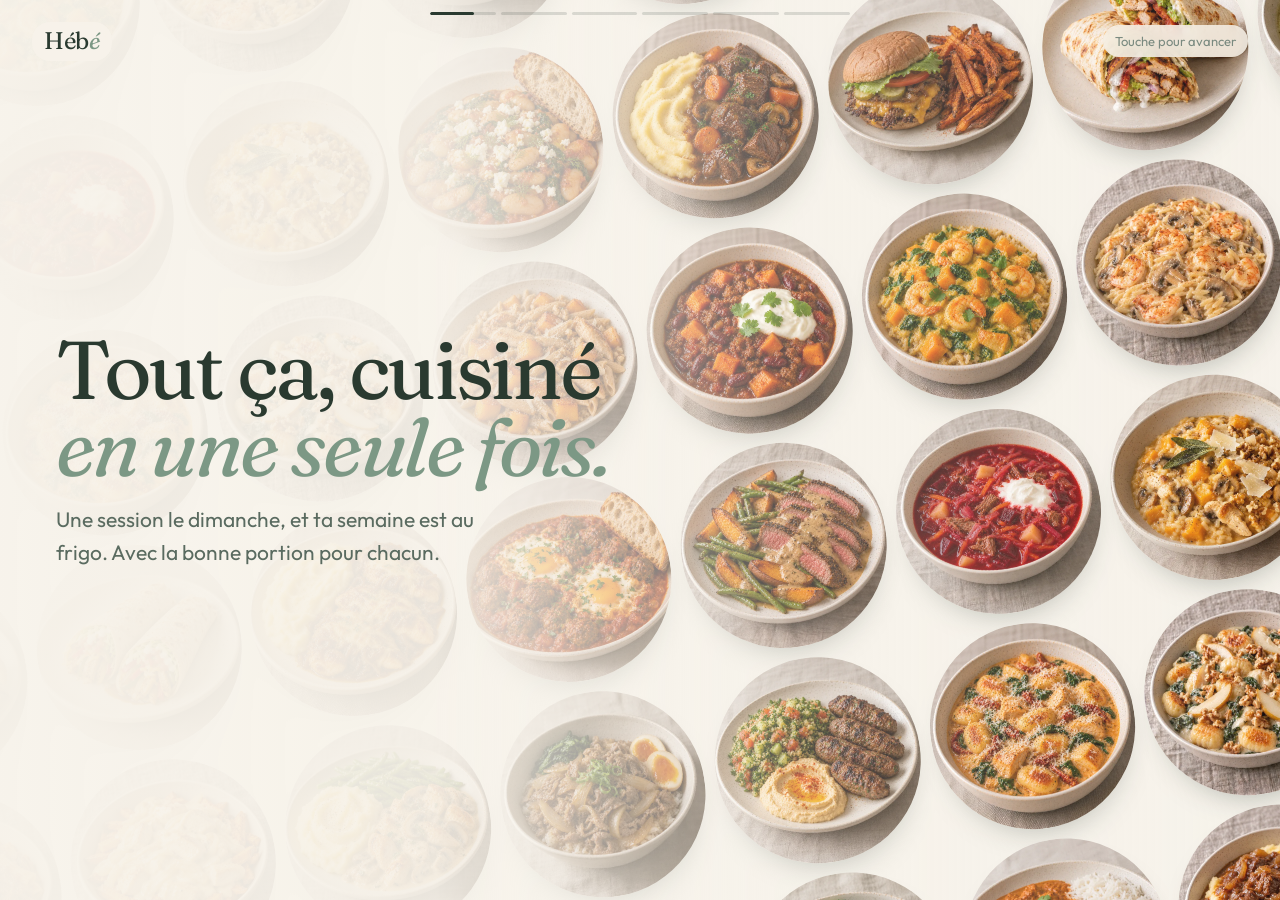
==== index.html @ 41554c69 "v291 : présentation en scènes qui s'enchaînent seules Co-Authored-By: Claude Opus 5.5 <noreply@anthr" ====
<!doctype html>
<html lang="fr">
<head>
<meta charset="utf-8">
<script>
// Déjà utilisateur, ou ouvert depuis l'icône : direction l'app, sans passer par la présentation
try{if(matchMedia('(display-mode: standalone)').matches||navigator.standalone||localStorage.getItem('hebe_household'))location.replace('app.html'+location.search+location.hash)}catch(e){}
</script>
<meta name="viewport" content="width=device-width, initial-scale=1, viewport-fit=cover">
<title>Hébé : tout ça, cuisiné en une seule fois</title>
<meta name="description" content="Hébé compose ta semaine de repas, calcule la portion de chaque personne du foyer et te guide pour tout cuisiner en une session. Gratuit, sans compte.">
<meta name="theme-color" content="#F7F3EB">
<link rel="icon" type="image/png" sizes="192x192" href="icon-192.png">
<link rel="apple-touch-icon" sizes="180x180" href="apple-touch-icon.png">
<link rel="manifest" href="manifest.json">
<style>
@font-face{font-family:Fraunces;font-weight:400;font-display:swap;src:url(fonts/fraunces-400.woff2) format('woff2')}
@font-face{font-family:Fraunces;font-weight:400;font-style:italic;font-display:swap;src:url(fonts/fraunces-400-italic.woff2) format('woff2')}
@font-face{font-family:Outfit;font-weight:400;font-display:swap;src:url(fonts/outfit-400.woff2) format('woff2')}
@font-face{font-family:Outfit;font-weight:500;font-display:swap;src:url(fonts/outfit-500.woff2) format('woff2')}
@font-face{font-family:Outfit;font-weight:600;font-display:swap;src:url(fonts/outfit-600.woff2) format('woff2')}
:root{
  --bg:#F7F3EB;--beige:#EFE7D8;--line:#E3D9C7;--text:#2A3A30;--text-2:#5A6B60;--muted:#7A8A80;
  --sage:#7C9885;--accent:#5E7A67;--honey:#E0A95E;--honey-t:#FBF0DD;--honey-d:#A8712A;
  --shadow:0 16px 30px -16px rgba(42,58,48,.38);
  --serif:Fraunces,Georgia,serif;--sans:Outfit,-apple-system,'Segoe UI',sans-serif}
*{box-sizing:border-box;margin:0;padding:0}
html,body{height:100%;background:var(--bg);overflow:hidden}
body{color:var(--text);font:400 17px/1.55 var(--sans);-webkit-font-smoothing:antialiased;-webkit-tap-highlight-color:transparent;user-select:none}
img{display:block;max-width:100%}
em{font-style:italic;color:var(--sage)}
.k{font:600 15px var(--sans);color:var(--honey-d)}
h1,h2{font-weight:400;font-family:var(--serif);letter-spacing:-.035em}

/* ── le film ── */
.show{position:fixed;inset:0;overflow:hidden}
.scene{position:absolute;inset:0;opacity:0;visibility:hidden;transition:opacity .9s ease,visibility 0s .9s}
.scene.on{opacity:1;visibility:visible;transition:opacity .9s ease,visibility 0s}

/* barre de progression, comme des stories */
.bars{position:fixed;z-index:30;left:16px;right:16px;top:calc(12px + env(safe-area-inset-top));display:flex;gap:5px}
.bars span{flex:1;height:3px;border-radius:2px;background:rgba(42,58,48,.15);overflow:hidden}
.bars i{display:block;height:100%;width:0;background:var(--text);border-radius:2px}
.word{position:fixed;z-index:30;left:14px;top:calc(22px + env(safe-area-inset-top));font:400 24px var(--serif);letter-spacing:-.02em;padding:4px 12px 6px;border-radius:18px;background:rgba(247,243,235,.86);-webkit-backdrop-filter:blur(8px);backdrop-filter:blur(8px)}
.word i{color:var(--sage)}
.hint{position:fixed;z-index:30;right:14px;top:calc(25px + env(safe-area-inset-top));font-size:13px;color:var(--muted);transition:opacity .4s;padding:6px 12px;border-radius:16px;background:rgba(247,243,235,.86);-webkit-backdrop-filter:blur(8px);backdrop-filter:blur(8px)}

/* entrées de texte dans chaque scène */
.in{opacity:0;transform:translateY(18px);transition:opacity .8s ease,transform .8s cubic-bezier(.2,.8,.2,1)}
.scene.on .in{opacity:1;transform:none}
.scene.on .d1{transition-delay:.25s}.scene.on .d2{transition-delay:.5s}.scene.on .d3{transition-delay:.75s}

/* 1. mur de plats */
.wall{position:absolute;left:50%;top:50%;width:135vmax;height:150vmax;transform:translate(-50%,-56%) rotate(-9deg);display:grid;grid-template-columns:repeat(var(--cols,6),1fr);gap:12px}
.colw{display:flex;flex-direction:column;gap:12px}
.colw img{width:100%;aspect-ratio:1;object-fit:cover;border-radius:50%;box-shadow:var(--shadow)}
@media (prefers-reduced-motion:no-preference){
  .colw{animation:up 70s linear infinite}
  .colw:nth-child(2n){animation-name:down;animation-duration:85s}
  @keyframes up{to{transform:translateY(-50%)}}
  @keyframes down{from{transform:translateY(-50%)}to{transform:none}}
}
.veil{position:absolute;inset:0;background:linear-gradient(180deg,rgba(247,243,235,.4) 0%,rgba(247,243,235,0) 22%,rgba(247,243,235,.55) 40%,rgba(247,243,235,.96) 58%,var(--bg) 74%)}
.s1 .txt{position:absolute;left:22px;right:22px;bottom:calc(64px + env(safe-area-inset-bottom));max-width:680px}
.s1 h1{font-size:clamp(50px,13.5vw,96px);line-height:.94;letter-spacing:-.04em}
.s1 p{color:var(--text-2);font-size:clamp(17px,4.4vw,21px);max-width:30ch;margin-top:18px}

/* 2. rangement */
.s2{background:var(--beige)}
.head{position:absolute;left:22px;right:22px;top:calc(84px + env(safe-area-inset-top));z-index:2}
.head h2{font-size:clamp(36px,9.5vw,64px);line-height:1;margin-top:8px;max-width:14ch}
.head p{color:var(--text-2);max-width:34ch;margin-top:14px}
.stage{position:absolute;inset:0}
.sb{position:absolute;left:0;top:0;border-radius:50%;overflow:hidden;box-shadow:var(--shadow);will-change:transform}
.sb img{width:100%;height:100%;object-fit:cover}
.dl{position:absolute;left:0;top:0;font:600 12.5px var(--sans);letter-spacing:.06em;color:var(--muted);text-align:center;opacity:0}
.chips{position:absolute;left:22px;right:22px;bottom:calc(46px + env(safe-area-inset-bottom));display:flex;gap:8px;flex-wrap:wrap}
.chip{display:inline-flex;align-items:center;gap:8px;padding:9px 14px;border-radius:18px;background:var(--bg);font-size:14px;color:var(--text-2)}
.chip i{width:8px;height:8px;border-radius:50%;background:var(--honey)}

/* 3. deux assiettes */
.db{position:absolute;left:0;top:0;border-radius:50%;overflow:hidden;box-shadow:0 30px 50px -24px rgba(42,58,48,.5);will-change:transform}
.db img{width:100%;height:100%;object-fit:cover}
.lab{position:absolute;opacity:0;text-align:center;width:170px;margin-left:-85px}
.lab b{display:block;font:400 26px var(--serif)}
.lab span{display:block;font-size:13px;color:var(--muted)}
.lab .kc{display:inline-block;margin-top:10px;padding:6px 14px;border-radius:15px;background:var(--beige);color:#8A5A1E;font:600 15px var(--sans);font-variant-numeric:tabular-nums}
.lab .g{display:block;margin-top:8px;font-size:13.5px;color:var(--text-2);line-height:1.35}
.fine{position:absolute;left:22px;right:22px;bottom:calc(46px + env(safe-area-inset-bottom));font-size:12.5px;color:var(--muted);text-align:center;opacity:0}

/* 4. pourquoi Hébé */
.s4{background:var(--beige);display:flex;flex-direction:column;align-items:center;justify-content:center;text-align:center;padding:70px 22px 40px}
.s4 h2{font-size:clamp(32px,8.4vw,58px);line-height:1.02;max-width:15ch;margin-top:8px}
.venn{position:relative;width:min(340px,86vw);height:min(470px,52svh);margin-top:22px}
.ring{position:absolute;left:50%;width:min(250px,64vw);aspect-ratio:1;transform:translateX(-50%);border-radius:50%;display:flex;flex-direction:column;align-items:center;justify-content:center;padding:0 30px;transition:transform 1.1s cubic-bezier(.2,.8,.2,1)}
.ring b{font:400 19px/1.15 var(--serif)}
.ring span{font-size:13.5px;line-height:1.38;color:var(--text-2);margin-top:6px}
.r1{top:0;background:rgba(224,169,94,.22);box-shadow:inset 0 0 0 1.5px rgba(224,169,94,.55);padding-bottom:80px}
.r2{bottom:0;background:rgba(124,152,133,.22);box-shadow:inset 0 0 0 1.5px rgba(124,152,133,.55);padding-top:80px}
.core{position:absolute;left:50%;top:50%;width:120px;height:120px;margin:-60px 0 0 -60px;border-radius:50%;box-shadow:0 22px 40px -18px rgba(90,70,40,.55),0 0 0 6px var(--beige);transition:transform .8s .7s cubic-bezier(.2,.8,.2,1.3),opacity .5s .7s}
.core img{width:100%;height:100%;border-radius:50%;object-fit:cover}
.cw{position:absolute;left:50%;bottom:-14px;transform:translateX(-50%);padding:5px 14px;border-radius:16px;background:#fff;font:400 20px/1 var(--serif);letter-spacing:-.02em;box-shadow:0 8px 18px -8px rgba(90,70,40,.4);white-space:nowrap}
.cw i{color:var(--sage)}
.s4:not(.on) .r1{transform:translate(-50%,-50px)}
.s4:not(.on) .r2{transform:translate(-50%,50px)}
.s4:not(.on) .core{transform:scale(.4);opacity:0}
.proofs{display:flex;flex-wrap:wrap;justify-content:center;gap:8px;margin-top:30px}
.proofs span{padding:9px 15px;border-radius:18px;background:var(--bg);font:400 17px var(--serif)}
.proofs small{font:400 13px var(--sans);color:var(--muted);margin-left:6px}

/* 5. la recette se réécrit */
.s5 .wrap5{position:absolute;inset:0;display:flex;flex-direction:column;justify-content:center;padding:70px 22px 40px;max-width:1100px;margin-inline:auto}
.s5 h2{font-size:clamp(34px,8.6vw,58px);line-height:1.02}
.s5 .intro{color:var(--text-2);max-width:40ch;margin-top:14px}
.rw{background:#fff;border-radius:26px;padding:18px;margin-top:26px;box-shadow:inset 0 0 0 1px var(--line),0 30px 60px -40px rgba(90,70,40,.35)}
.seg{display:inline-flex;padding:4px;border-radius:22px;background:var(--bg);box-shadow:inset 0 0 0 1px var(--line)}
.seg span{font:600 14.5px var(--sans);color:var(--muted);padding:9px 16px;border-radius:18px;transition:background .35s,color .35s}
.seg span.on{background:var(--sage);color:#fff}
.rw-d{display:flex;align-items:center;gap:12px;margin-top:16px}
.rw-d img{width:46px;height:46px;border-radius:50%;object-fit:cover}
.rw-d b{font:400 18px var(--serif)}
.rw-d small{display:block;font-size:13px;color:var(--muted)}
.rw-s{margin-top:12px;padding:15px 17px;border-radius:18px;background:var(--bg);font-size:15.5px;line-height:1.6;color:var(--text-2);min-height:9.6em;transition:opacity .35s}
.rw-s mark{background:var(--honey-t);color:#8A5A1E;border-radius:6px;padding:1px 4px}

/* 6. fin */
.s6{background:var(--beige)}
.s6 .wall{transform:translate(-50%,-50%) rotate(9deg)}
.s6 .veil{background:radial-gradient(ellipse at center,rgba(239,231,216,.97) 0%,rgba(239,231,216,.92) 40%,rgba(239,231,216,.4) 72%,rgba(239,231,216,.12) 100%)}
.s6 .end{position:absolute;inset:0;display:flex;flex-direction:column;align-items:center;justify-content:center;text-align:center;padding:0 22px}
.s6 h2{font-size:clamp(44px,11vw,88px);line-height:.96;letter-spacing:-.04em;max-width:11ch}
.s6 p{color:var(--text-2);max-width:32ch;margin:18px auto 28px}
.btn{display:inline-flex;align-items:center;justify-content:center;height:60px;padding-inline:36px;border-radius:30px;background:var(--sage);color:#fff;font:600 17.5px var(--sans);text-decoration:none;box-shadow:0 12px 26px -10px rgba(94,122,103,.6);transition:background .15s,transform .15s}
.btn:hover{background:var(--accent)}.btn:active{transform:scale(.98)}
.btn:focus-visible{outline:3px solid var(--honey);outline-offset:4px}
.note{font-size:14px;color:var(--muted);margin-top:14px}
.again{margin-top:18px;border:0;background:none;font:500 14px var(--sans);color:var(--muted);text-decoration:underline;text-underline-offset:3px;cursor:pointer}

@media (min-width:900px){
  .wall{--cols:8}
  .bars{left:50%;right:auto;width:420px;margin-left:-210px}
  .word{left:32px}.hint{right:32px}
  .s1 .veil{background:linear-gradient(90deg,rgba(247,243,235,.98) 0%,rgba(247,243,235,.93) 34%,rgba(247,243,235,.3) 62%,rgba(247,243,235,.05) 100%)}
  .s1 .txt{left:56px;bottom:auto;top:50%;transform:translateY(-50%);max-width:600px}
  .s1 h1{font-size:clamp(56px,6.4vw,84px)}
  .head{left:56px;right:auto;top:50%;transform:translateY(-50%);max-width:440px}
  .chips{left:56px;right:auto}
  .fine{left:auto;right:56px;max-width:520px;text-align:right}
  .venn{width:860px;height:410px}
  .ring{top:50%;width:400px;transform:translate(-50%,-50%);padding:0 50px}
  .r1{transform:translate(calc(-50% - 150px),-50%);padding:0 160px 0 48px;bottom:auto}
  .r2{transform:translate(calc(-50% + 150px),-50%);padding:0 48px 0 160px;bottom:auto}
  .s4:not(.on) .r1{transform:translate(calc(-50% - 210px),-50%)}
  .s4:not(.on) .r2{transform:translate(calc(-50% + 210px),-50%)}
  .ring b{font-size:23px}.ring span{font-size:15px}
  .core{width:150px;height:150px;margin:-75px 0 0 -75px}
  .s5 .wrap5{display:grid;grid-template-columns:.9fr 1.1fr;gap:64px;align-items:center;padding:0 56px}
  .rw{margin-top:0}
}
@media (max-height:700px){.proofs{display:none}.venn{height:48svh}}
@media (prefers-reduced-motion:reduce){.scene,.in,.ring,.core{transition:none}}
</style>
</head>
<body>
<div class="bars" aria-hidden="true" data-bars></div>
<div class="word" aria-hidden="true">Héb<i>é</i></div>
<div class="hint" data-hint aria-hidden="true">Touche pour avancer</div>

<main class="show" data-show aria-live="polite">
  <!-- 1 -->
  <section class="scene s1" aria-label="Tout ça, cuisiné en une seule fois">
    <div class="wall" data-wall aria-hidden="true"></div>
    <div class="veil"></div>
    <div class="txt">
      <h1 class="in">Tout ça, cuisiné <em>en une seule fois.</em></h1>
      <p class="in d1">Une session le dimanche, et ta semaine est au frigo. Avec la bonne portion pour chacun.</p>
    </div>
  </section>

  <!-- 2 -->
  <section class="scene s2" data-s2 aria-label="Dix repas au frigo">
    <div class="head"><p class="k in">Dimanche, 14 h</p><h2 class="in d1">Deux heures de cuisine. <em>Dix repas au frigo.</em></h2></div>
    <div class="stage" data-stage></div>
    <div class="chips" data-chips style="opacity:0"><span class="chip"><i></i>Midi et soir, du lundi au vendredi</span><span class="chip"><i style="background:var(--sage)"></i>Liste de courses toute prête</span></div>
  </section>

  <!-- 3 -->
  <section class="scene s3" data-s3 aria-label="La portion de chacun">
    <div class="head"><p class="k in">Jeudi soir, carbonade</p><h2 class="in d1">Le même plat. <em>Pas la même assiette.</em></h2><p data-s3p style="opacity:0">Hébé calcule la portion de chaque personne du foyer selon son poids, son activité et son objectif. Au gramme près.</p></div>
    <div class="db" data-db1><img src="img/dishes/W107.webp" alt="Carbonade flamande, portion de Lui"></div>
    <div class="db" data-db2><img src="img/dishes/W107.webp" alt="Carbonade flamande, portion d'Elle"></div>
    <div class="lab" data-lb1><b>Lui</b><span>82 kg, garde son poids</span><span class="kc">1 010 kcal</span><span class="g">233 g de bœuf<br>400 g de pommes de terre</span></div>
    <div class="lab" data-lb2><b>Elle</b><span>60 kg, garde son poids</span><span class="kc">755 kcal</span><span class="g">142 g de bœuf<br>300 g de pommes de terre</span></div>
    <p class="fine" data-fine>Portions calculées par Hébé pour un couple actif de 28 ans. Grammes crus.</p>
  </section>

  <!-- 4 -->
  <section class="scene s4" data-s4 aria-label="Pourquoi Hébé">
    <p class="k in">Pourquoi Hébé</p>
    <h2 class="in d1">Les autres choisissent. <em>Nous, on fait les deux.</em></h2>
    <div class="venn">
      <div class="ring r1"><b>Les applis de batch cooking</b><span>Elles t'aident à cuisiner en une fois. Mais tout le monde a la même portion.</span></div>
      <div class="ring r2"><b>Les applis de nutrition</b><span>Elles comptent tes calories. Mais te laissent seul devant tes casseroles.</span></div>
      <div class="core"><img src="img/dishes/W107.webp" alt=""><span class="cw">Héb<i>é</i></span></div>
    </div>
    <div class="proofs in d3"><span>Gratuit<small>sans abonnement</small></span><span>Sans compte<small>tes données chez toi</small></span><span>Sourcé<small>Ciqual, Anses</small></span></div>
  </section>

  <!-- 5 -->
  <section class="scene s5" data-s5 aria-label="Les recettes s'adaptent à ta cuisine">
    <div class="wrap5">
      <div><h2 class="in">Pas d'autocuiseur ? <em>La recette se réécrit.</em></h2><p class="intro in d1">Autocuiseur, cocotte, air fryer ou four : dis ce que tu as, et chaque étape change, temps et températures compris.</p></div>
      <div class="rw in d2">
        <div class="seg"><span data-k="auto" class="on">Autocuiseur</span><span data-k="cocotte">Cocotte</span></div>
        <div class="rw-d"><img src="img/dishes/W102.webp" alt=""><div><b>Blanquette de poulet</b><small>Étape 2 de la recette</small></div></div>
        <p class="rw-s" data-rw></p>
      </div>
    </div>
  </section>

  <!-- 6 -->
  <section class="scene s6" aria-label="Ta semaine commence dimanche">
    <div class="wall" data-wall aria-hidden="true"></div>
    <div class="veil"></div>
    <div class="end">
      <h2 class="in">Ta semaine commence <em>dimanche.</em></h2>
      <p class="in d1">Gratuit, sans compte, sans publicité. Ajoute Hébé à ton écran d'accueil : elle marche comme une app, même hors connexion.</p>
      <a class="btn in d2" href="app.html">Préparer ma semaine</a>
      <button class="again in d3" type="button" data-again>Revoir la présentation</button>
    </div>
  </section>
</main>

<script>
(function(){
  var reduce=matchMedia('(prefers-reduced-motion: reduce)').matches;
  function clamp(x){return Math.max(0,Math.min(1,x))}
  function ease(t){return t<.5?4*t*t*t:1-Math.pow(-2*t+2,3)/2}
  var ALL=['W20','W14','W25','W84','W22','W03','W89','W18','W107','W98','W10','W66','W40','W90','W78','W74','SO10','W09','W109','W81','W110','W05','W36','W93','W01','W105','W114','W60','W46','W82','W24','W62','W63','W97'];

  // murs de plats
  document.querySelectorAll('[data-wall]').forEach(function(w,wi){
    var cols=innerWidth>=900?8:6,per=7,html='';
    for(var c=0;c<cols;c++){var ids=[];for(var r=0;r<per;r++)ids.push(ALL[(c*per+r*3+wi*11)%ALL.length]);
      html+='<div class="colw" style="animation-delay:-'+(c*7)+'s">'+ids.concat(ids).map(function(id){return '<img src="img/dishes/'+id+'.webp" alt="">'}).join('')+'</div>'}
    w.innerHTML=html;
  });

  // scène 2 : les dix plats se rangent
  var WEEK=[['W20','W03'],['W14','W89'],['W25','W18'],['W84','W107'],['W22','W98']],DAYS=['LUN','MAR','MER','JEU','VEN'];
  var stage=document.querySelector('[data-stage]'),chips=document.querySelector('[data-chips]'),items=[],labels=[];
  WEEK.forEach(function(d,i){d.forEach(function(id,j){var e=document.createElement('div');e.className='sb';e.innerHTML='<img src="img/dishes/'+id+'.webp" alt="">';stage.appendChild(e);items.push({e:e,c:i,r:j,id:id})})});
  DAYS.forEach(function(t){var l=document.createElement('div');l.className='dl';l.textContent=t;stage.appendChild(l);labels.push(l)});
  var SCAT=[[.05,.50,1.5,-14],[.60,.44,1.3,10],[.28,.66,1.6,6],[.78,.70,1.2,-8],[.10,.88,1.3,12],[.48,.90,1.5,-6],[.84,.50,1.1,16],[.38,.46,1.2,-10],[.70,.96,1.4,8],[.00,.70,1.1,-4]];
  function drawSort(t){
    var W=innerWidth,H=innerHeight,desk=W>=900;t=ease(t);
    var gw=desk?Math.min(640,W*.5):W-44,gap=desk?16:10,size=(gw-gap*4)/5;
    var gx=desk?W-56-gw:22,gy=desk?(H-(size*2+gap))/2-14:Math.max(H*.36,210);
    items.forEach(function(it,k){
      var fx=gx+it.c*(size+gap),fy=gy+28+it.r*(size+gap),s0=SCAT[k],sz0=size*s0[2]*1.3;
      var x0=(desk?W*.5+s0[0]*W*.46:s0[0]*W)-sz0*.2,y0=(desk?.12+s0[1]*.85:s0[1])*H-sz0/2;
      var sz=sz0+(size-sz0)*t;
      it.e.style.width=it.e.style.height=sz+'px';
      it.e.style.transform='translate('+(x0+(fx-x0)*t)+'px,'+(y0+(fy-y0)*t)+'px) rotate('+(s0[3]*(1-t))+'deg)';
      it.e.style.boxShadow=(it.id==='W107'&&t>.95)?'0 16px 30px -16px rgba(42,58,48,.38),0 0 0 3px #E0A95E':'';
    });
    labels.forEach(function(l,i){l.style.width=size+'px';l.style.transform='translate('+(gx+i*(size+gap))+'px,'+gy+'px)';l.style.opacity=clamp((t-.75)/.25)});
    chips.style.opacity=clamp((t-.85)/.15);
  }

  // scène 3 : une assiette se dédouble
  var s3=document.querySelector('[data-s3]'),b1=s3.querySelector('[data-db1]'),b2=s3.querySelector('[data-db2]'),l1=s3.querySelector('[data-lb1]'),l2=s3.querySelector('[data-lb2]'),p3=s3.querySelector('[data-s3p]'),fine=s3.querySelector('[data-fine]');
  function drawDuo(t){
    var W=innerWidth,H=innerHeight,desk=W>=900;t=ease(t);
    var big=desk?Math.min(300,H*.38):Math.min(W*.44,H*.22);
    var cx=desk?W*.72:W/2,cy=desk?H*.42:H*.6,spread=desk?big*.72:W*.25;
    var s1=big*(1.5-.5*t),s2=s1*(1-.22*t),x1=cx-spread*t,x2=cx+spread*t,base=cy+s1/2;
    b1.style.width=b1.style.height=s1+'px';b1.style.transform='translate('+(x1-s1/2)+'px,'+(base-s1)+'px)';
    b2.style.width=b2.style.height=s2+'px';b2.style.transform='translate('+(x2-s2/2)+'px,'+(base-s2)+'px)';
    l1.style.left=x1+'px';l1.style.top=(base+14)+'px';l2.style.left=x2+'px';l2.style.top=(base+14)+'px';
    var o=clamp((t-.7)/.3);l1.style.opacity=l2.style.opacity=fine.style.opacity=o;p3.style.opacity=clamp((t-.35)/.4);
    p3.style.display=(!desk&&H<760)?'none':'';
  }

  // scène 5 : la recette se réécrit d'elle-même
  var T={auto:"<mark>Mets l'autocuiseur en mode dorer</mark> et fais revenir l'oignon et les champignons 4 minutes dans le beurre, sans les colorer. Ajoute le poulet, les carottes, le thym, le laurier, le bouillon cube émietté et <mark>120 ml d'eau froide</mark> par portion. <mark>Ferme et laisse cuire 8 minutes sous pression</mark>, puis fais tomber la pression.",
    cocotte:"<mark>Dans une cocotte à feu moyen</mark>, fais revenir l'oignon et les champignons 4 minutes dans le beurre, sans les colorer. Ajoute le poulet, les carottes, le thym, le laurier, le bouillon cube émietté et <mark>200 ml d'eau froide</mark> par portion. <mark>Couvre et laisse mijoter 25 minutes à feu doux</mark>, jusqu'à ce que le poulet soit tendre."};
  var rw=document.querySelector('[data-rw]'),segs=document.querySelectorAll('.seg span');
  function setRw(k){rw.style.opacity=0;setTimeout(function(){rw.innerHTML=T[k];rw.style.opacity=1},reduce?0:300);segs.forEach(function(s){s.classList.toggle('on',s.dataset.k===k)})}

  // le déroulé
  var scenes=[].slice.call(document.querySelectorAll('.scene')),DUR=[4600,5200,5600,6200,6800,0];
  var bars=document.querySelector('[data-bars]'),hint=document.querySelector('[data-hint]');
  bars.innerHTML=scenes.map(function(){return '<span><i></i></span>'}).join('');
  var fills=bars.querySelectorAll('i'),cur=-1,start=0,raf=0,timers=[];
  function anim(dur,draw){var t0=performance.now();(function f(now){var t=reduce?1:clamp((now-t0)/dur);draw(t);if(t<1)timers.push(requestAnimationFrame(f))})(t0)}
  function enter(i){
    timers.forEach(function(id){cancelAnimationFrame(id);clearTimeout(id)});timers=[];
    cur=i;scenes.forEach(function(s,k){s.classList.toggle('on',k===i)});
    fills.forEach(function(f,k){f.style.width=k<i?'100%':'0'});
    hint.style.opacity=i===scenes.length-1?0:1;
    if(i===1){drawSort(0);timers.push(setTimeout(function(){anim(2600,drawSort)},700))}
    if(i===2){drawDuo(0);timers.push(setTimeout(function(){anim(2200,drawDuo)},900))}
    if(i===3){scenes[3].classList.remove('on');void scenes[3].offsetWidth;scenes[3].classList.add('on')}
    if(i===4){setRw('auto');timers.push(setTimeout(function(){setRw('cocotte')},3200))}
    start=performance.now();cancelAnimationFrame(raf);
    if(DUR[i])(function tick(now){var p=clamp((now-start)/DUR[i]);fills[i].style.width=(p*100)+'%';if(p<1)raf=requestAnimationFrame(tick);else enter(i+1)})(start);
    else fills[i].style.width='100%';
  }
  // toucher ou flèche : scène suivante (jusqu'à la fin)
  document.querySelector('[data-show]').addEventListener('click',function(e){if(e.target.closest('a,button'))return;if(cur<scenes.length-1)enter(cur+1)});
  addEventListener('keydown',function(e){if((e.key==='ArrowRight'||e.key===' ')&&cur<scenes.length-1){e.preventDefault();enter(cur+1)}if(e.key==='ArrowLeft'&&cur>0)enter(cur-1)});
  document.querySelector('[data-again]').addEventListener('click',function(){enter(0)});
  addEventListener('resize',function(){if(cur===1)drawSort(1);if(cur===2)drawDuo(1)});
  enter(0);
})();
</script>
</body>
</html>
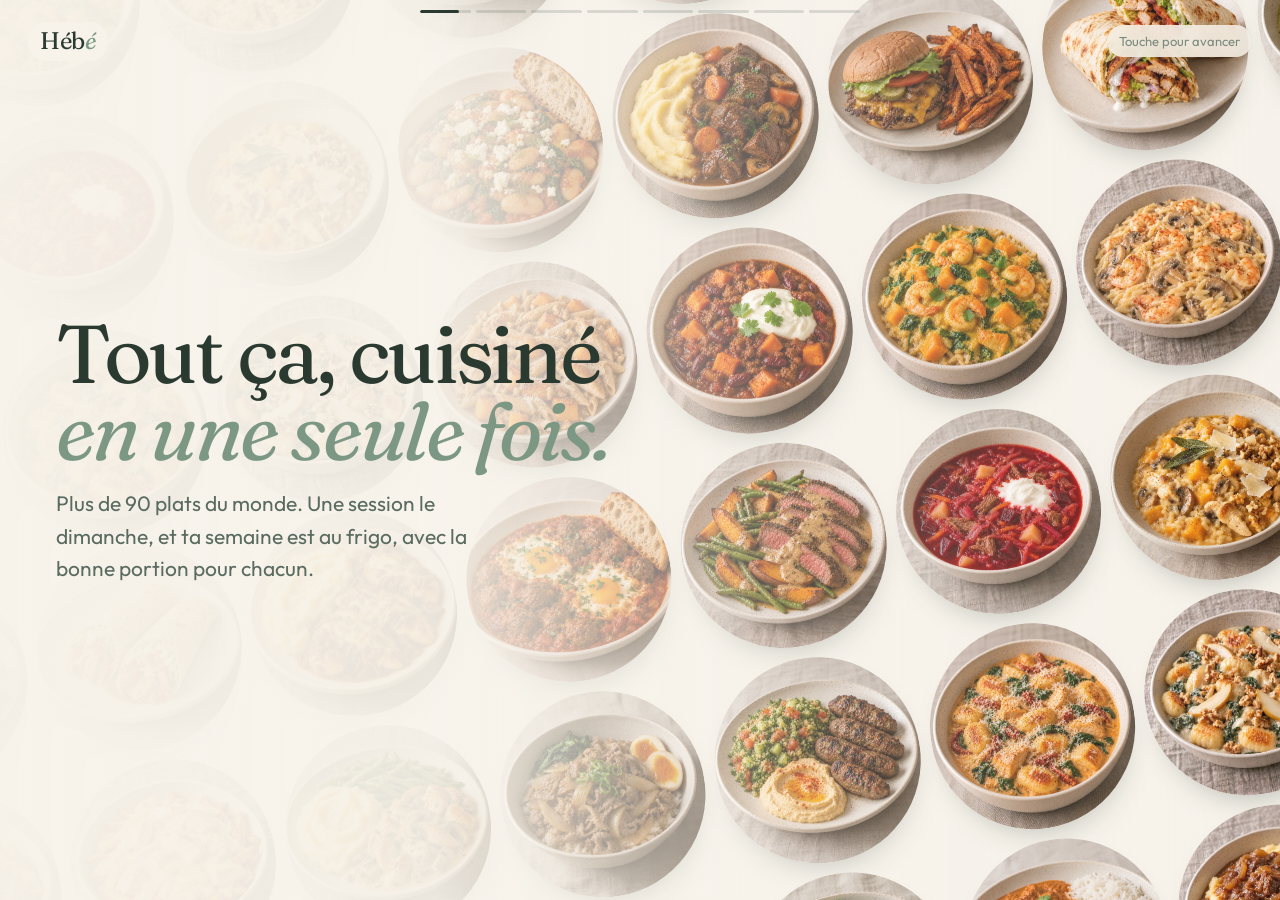
==== commit 67c06b66: "v291 : présentation avec les vrais écrans de l'app Co-Authored-By: Claude Opus 5.5 <noreply@anthropi" ====
--- a/index.html
+++ b/index.html
@@ -36,62 +36,65 @@
 .show{position:fixed;inset:0;overflow:hidden}
 .scene{position:absolute;inset:0;opacity:0;visibility:hidden;transition:opacity .9s ease,visibility 0s .9s}
 .scene.on{opacity:1;visibility:visible;transition:opacity .9s ease,visibility 0s}
-
-/* barre de progression, comme des stories */
-.bars{position:fixed;z-index:30;left:16px;right:16px;top:calc(12px + env(safe-area-inset-top));display:flex;gap:5px}
+.bars{position:fixed;z-index:30;left:16px;right:16px;top:calc(10px + env(safe-area-inset-top));display:flex;gap:5px}
 .bars span{flex:1;height:3px;border-radius:2px;background:rgba(42,58,48,.15);overflow:hidden}
 .bars i{display:block;height:100%;width:0;background:var(--text);border-radius:2px}
 .word{position:fixed;z-index:30;left:14px;top:calc(22px + env(safe-area-inset-top));font:400 24px var(--serif);letter-spacing:-.02em;padding:4px 12px 6px;border-radius:18px;background:rgba(247,243,235,.86);-webkit-backdrop-filter:blur(8px);backdrop-filter:blur(8px)}
 .word i{color:var(--sage)}
 .hint{position:fixed;z-index:30;right:14px;top:calc(25px + env(safe-area-inset-top));font-size:13px;color:var(--muted);transition:opacity .4s;padding:6px 12px;border-radius:16px;background:rgba(247,243,235,.86);-webkit-backdrop-filter:blur(8px);backdrop-filter:blur(8px)}
-
-/* entrées de texte dans chaque scène */
 .in{opacity:0;transform:translateY(18px);transition:opacity .8s ease,transform .8s cubic-bezier(.2,.8,.2,1)}
 .scene.on .in{opacity:1;transform:none}
-.scene.on .d1{transition-delay:.25s}.scene.on .d2{transition-delay:.5s}.scene.on .d3{transition-delay:.75s}
-
-/* 1. mur de plats */
+.scene.on .d1{transition-delay:.25s}.scene.on .d2{transition-delay:.5s}.scene.on .d3{transition-delay:.9s}.scene.on .d4{transition-delay:1.6s}.scene.on .d5{transition-delay:2.4s}
+
+/* ── 1. mur de plats ── */
 .wall{position:absolute;left:50%;top:50%;width:135vmax;height:150vmax;transform:translate(-50%,-56%) rotate(-9deg);display:grid;grid-template-columns:repeat(var(--cols,6),1fr);gap:12px}
 .colw{display:flex;flex-direction:column;gap:12px}
 .colw img{width:100%;aspect-ratio:1;object-fit:cover;border-radius:50%;box-shadow:var(--shadow)}
 @media (prefers-reduced-motion:no-preference){
-  .colw{animation:up 70s linear infinite}
-  .colw:nth-child(2n){animation-name:down;animation-duration:85s}
-  @keyframes up{to{transform:translateY(-50%)}}
-  @keyframes down{from{transform:translateY(-50%)}to{transform:none}}
+  .colw{animation:up 70s linear infinite}.colw:nth-child(2n){animation-name:down;animation-duration:85s}
+  @keyframes up{to{transform:translateY(-50%)}}@keyframes down{from{transform:translateY(-50%)}to{transform:none}}
 }
 .veil{position:absolute;inset:0;background:linear-gradient(180deg,rgba(247,243,235,.4) 0%,rgba(247,243,235,0) 22%,rgba(247,243,235,.55) 40%,rgba(247,243,235,.96) 58%,var(--bg) 74%)}
 .s1 .txt{position:absolute;left:22px;right:22px;bottom:calc(64px + env(safe-area-inset-bottom));max-width:680px}
 .s1 h1{font-size:clamp(50px,13.5vw,96px);line-height:.94;letter-spacing:-.04em}
 .s1 p{color:var(--text-2);font-size:clamp(17px,4.4vw,21px);max-width:30ch;margin-top:18px}
 
-/* 2. rangement */
-.s2{background:var(--beige)}
-.head{position:absolute;left:22px;right:22px;top:calc(84px + env(safe-area-inset-top));z-index:2}
+/* ── scènes « écran de l'app » ── */
+.ph-s{background:var(--bg)}
+.ph-s.alt{background:var(--beige)}
+.ph-txt{position:absolute;left:22px;right:22px;top:calc(74px + env(safe-area-inset-top));z-index:2}
+.ph-txt h2{font-size:clamp(34px,9vw,60px);line-height:1;margin-top:8px;max-width:13ch}
+.ph-txt p{color:var(--text-2);max-width:34ch;margin-top:12px;font-size:16.5px}
+.phone{position:absolute;left:50%;top:calc(var(--top,46%));width:min(300px,72vw);aspect-ratio:390/844;margin-left:calc(min(300px,72vw) / -2);border-radius:48px;background:#26332B;padding:9px;box-shadow:0 50px 80px -40px rgba(42,58,48,.55),inset 0 0 0 1.5px #3A4A40;transform:translateY(60px);opacity:0;transition:transform 1s cubic-bezier(.2,.8,.2,1) .3s,opacity .6s .3s}
+.scene.on .phone{transform:none;opacity:1}
+.screen{position:relative;width:100%;height:100%;border-radius:39px;overflow:hidden;background:#F4F6F1}
+.screen img{width:100%;transform:translateY(0)}
+@media (prefers-reduced-motion:no-preference){.scene.on .screen img{transition:transform 4.6s cubic-bezier(.45,0,.25,1) 1.4s;transform:translateY(var(--scroll,0))}}
+.notch{position:absolute;left:50%;top:8px;width:34%;height:22px;margin-left:-17%;border-radius:12px;background:#26332B;z-index:2}
+.call{position:absolute;z-index:3;display:flex;align-items:center;gap:10px;padding:10px 14px;border-radius:18px;background:#fff;box-shadow:0 18px 34px -16px rgba(42,58,48,.5);font-size:13.5px;line-height:1.3;color:var(--text-2);max-width:230px}
+.call b{display:block;font:600 14px var(--sans);color:var(--text)}
+.call i{flex:0 0 10px;height:10px;border-radius:50%;background:var(--honey);align-self:flex-start;margin-top:5px}
+.call.c-l i{background:var(--sage)}
+.call.c-l{left:14px}.call.c-r{right:14px}
+
+/* ── 3. deux assiettes ── */
+.s3{background:var(--beige)}
+.head{position:absolute;left:22px;right:22px;top:calc(74px + env(safe-area-inset-top));z-index:2}
 .head h2{font-size:clamp(36px,9.5vw,64px);line-height:1;margin-top:8px;max-width:14ch}
-.head p{color:var(--text-2);max-width:34ch;margin-top:14px}
-.stage{position:absolute;inset:0}
-.sb{position:absolute;left:0;top:0;border-radius:50%;overflow:hidden;box-shadow:var(--shadow);will-change:transform}
-.sb img{width:100%;height:100%;object-fit:cover}
-.dl{position:absolute;left:0;top:0;font:600 12.5px var(--sans);letter-spacing:.06em;color:var(--muted);text-align:center;opacity:0}
-.chips{position:absolute;left:22px;right:22px;bottom:calc(46px + env(safe-area-inset-bottom));display:flex;gap:8px;flex-wrap:wrap}
-.chip{display:inline-flex;align-items:center;gap:8px;padding:9px 14px;border-radius:18px;background:var(--bg);font-size:14px;color:var(--text-2)}
-.chip i{width:8px;height:8px;border-radius:50%;background:var(--honey)}
-
-/* 3. deux assiettes */
+.head p{color:var(--text-2);max-width:34ch;margin-top:12px}
 .db{position:absolute;left:0;top:0;border-radius:50%;overflow:hidden;box-shadow:0 30px 50px -24px rgba(42,58,48,.5);will-change:transform}
 .db img{width:100%;height:100%;object-fit:cover}
 .lab{position:absolute;opacity:0;text-align:center;width:170px;margin-left:-85px}
 .lab b{display:block;font:400 26px var(--serif)}
 .lab span{display:block;font-size:13px;color:var(--muted)}
-.lab .kc{display:inline-block;margin-top:10px;padding:6px 14px;border-radius:15px;background:var(--beige);color:#8A5A1E;font:600 15px var(--sans);font-variant-numeric:tabular-nums}
+.lab .kc{display:inline-block;margin-top:10px;padding:6px 14px;border-radius:15px;background:var(--bg);color:#8A5A1E;font:600 15px var(--sans);font-variant-numeric:tabular-nums}
 .lab .g{display:block;margin-top:8px;font-size:13.5px;color:var(--text-2);line-height:1.35}
-.fine{position:absolute;left:22px;right:22px;bottom:calc(46px + env(safe-area-inset-bottom));font-size:12.5px;color:var(--muted);text-align:center;opacity:0}
-
-/* 4. pourquoi Hébé */
-.s4{background:var(--beige);display:flex;flex-direction:column;align-items:center;justify-content:center;text-align:center;padding:70px 22px 40px}
-.s4 h2{font-size:clamp(32px,8.4vw,58px);line-height:1.02;max-width:15ch;margin-top:8px}
-.venn{position:relative;width:min(340px,86vw);height:min(470px,52svh);margin-top:22px}
+.fine{position:absolute;left:22px;right:22px;bottom:calc(40px + env(safe-area-inset-bottom));font-size:12.5px;color:var(--muted);text-align:center;opacity:0}
+
+/* ── 7. pourquoi Hébé ── */
+.s7{background:var(--beige);display:flex;flex-direction:column;align-items:center;justify-content:center;text-align:center;padding:70px 22px 40px}
+.s7 h2{font-size:clamp(32px,8.4vw,58px);line-height:1.02;max-width:15ch;margin-top:8px}
+.venn{position:relative;width:min(340px,86vw);height:min(470px,50svh);margin-top:22px}
 .ring{position:absolute;left:50%;width:min(250px,64vw);aspect-ratio:1;transform:translateX(-50%);border-radius:50%;display:flex;flex-direction:column;align-items:center;justify-content:center;padding:0 30px;transition:transform 1.1s cubic-bezier(.2,.8,.2,1)}
 .ring b{font:400 19px/1.15 var(--serif)}
 .ring span{font-size:13.5px;line-height:1.38;color:var(--text-2);margin-top:6px}
@@ -101,64 +104,49 @@
 .core img{width:100%;height:100%;border-radius:50%;object-fit:cover}
 .cw{position:absolute;left:50%;bottom:-14px;transform:translateX(-50%);padding:5px 14px;border-radius:16px;background:#fff;font:400 20px/1 var(--serif);letter-spacing:-.02em;box-shadow:0 8px 18px -8px rgba(90,70,40,.4);white-space:nowrap}
 .cw i{color:var(--sage)}
-.s4:not(.on) .r1{transform:translate(-50%,-50px)}
-.s4:not(.on) .r2{transform:translate(-50%,50px)}
-.s4:not(.on) .core{transform:scale(.4);opacity:0}
-.proofs{display:flex;flex-wrap:wrap;justify-content:center;gap:8px;margin-top:30px}
+.s7:not(.on) .r1{transform:translate(-50%,-50px)}
+.s7:not(.on) .r2{transform:translate(-50%,50px)}
+.s7:not(.on) .core{transform:scale(.4);opacity:0}
+.proofs{display:flex;flex-wrap:wrap;justify-content:center;gap:8px;margin-top:28px;max-width:560px}
 .proofs span{padding:9px 15px;border-radius:18px;background:var(--bg);font:400 17px var(--serif)}
 .proofs small{font:400 13px var(--sans);color:var(--muted);margin-left:6px}
 
-/* 5. la recette se réécrit */
-.s5 .wrap5{position:absolute;inset:0;display:flex;flex-direction:column;justify-content:center;padding:70px 22px 40px;max-width:1100px;margin-inline:auto}
-.s5 h2{font-size:clamp(34px,8.6vw,58px);line-height:1.02}
-.s5 .intro{color:var(--text-2);max-width:40ch;margin-top:14px}
-.rw{background:#fff;border-radius:26px;padding:18px;margin-top:26px;box-shadow:inset 0 0 0 1px var(--line),0 30px 60px -40px rgba(90,70,40,.35)}
-.seg{display:inline-flex;padding:4px;border-radius:22px;background:var(--bg);box-shadow:inset 0 0 0 1px var(--line)}
-.seg span{font:600 14.5px var(--sans);color:var(--muted);padding:9px 16px;border-radius:18px;transition:background .35s,color .35s}
-.seg span.on{background:var(--sage);color:#fff}
-.rw-d{display:flex;align-items:center;gap:12px;margin-top:16px}
-.rw-d img{width:46px;height:46px;border-radius:50%;object-fit:cover}
-.rw-d b{font:400 18px var(--serif)}
-.rw-d small{display:block;font-size:13px;color:var(--muted)}
-.rw-s{margin-top:12px;padding:15px 17px;border-radius:18px;background:var(--bg);font-size:15.5px;line-height:1.6;color:var(--text-2);min-height:9.6em;transition:opacity .35s}
-.rw-s mark{background:var(--honey-t);color:#8A5A1E;border-radius:6px;padding:1px 4px}
-
-/* 6. fin */
-.s6{background:var(--beige)}
-.s6 .wall{transform:translate(-50%,-50%) rotate(9deg)}
-.s6 .veil{background:radial-gradient(ellipse at center,rgba(239,231,216,.97) 0%,rgba(239,231,216,.92) 40%,rgba(239,231,216,.4) 72%,rgba(239,231,216,.12) 100%)}
-.s6 .end{position:absolute;inset:0;display:flex;flex-direction:column;align-items:center;justify-content:center;text-align:center;padding:0 22px}
-.s6 h2{font-size:clamp(44px,11vw,88px);line-height:.96;letter-spacing:-.04em;max-width:11ch}
-.s6 p{color:var(--text-2);max-width:32ch;margin:18px auto 28px}
+/* ── 8. fin ── */
+.s8{background:var(--beige)}
+.s8 .wall{transform:translate(-50%,-50%) rotate(9deg)}
+.s8 .veil{background:radial-gradient(ellipse at center,rgba(239,231,216,.97) 0%,rgba(239,231,216,.92) 40%,rgba(239,231,216,.4) 72%,rgba(239,231,216,.12) 100%)}
+.s8 .end{position:absolute;inset:0;display:flex;flex-direction:column;align-items:center;justify-content:center;text-align:center;padding:0 22px}
+.s8 h2{font-size:clamp(44px,11vw,88px);line-height:.96;letter-spacing:-.04em;max-width:11ch}
+.s8 p{color:var(--text-2);max-width:32ch;margin:18px auto 28px}
 .btn{display:inline-flex;align-items:center;justify-content:center;height:60px;padding-inline:36px;border-radius:30px;background:var(--sage);color:#fff;font:600 17.5px var(--sans);text-decoration:none;box-shadow:0 12px 26px -10px rgba(94,122,103,.6);transition:background .15s,transform .15s}
 .btn:hover{background:var(--accent)}.btn:active{transform:scale(.98)}
 .btn:focus-visible{outline:3px solid var(--honey);outline-offset:4px}
-.note{font-size:14px;color:var(--muted);margin-top:14px}
 .again{margin-top:18px;border:0;background:none;font:500 14px var(--sans);color:var(--muted);text-decoration:underline;text-underline-offset:3px;cursor:pointer}
 
 @media (min-width:900px){
   .wall{--cols:8}
-  .bars{left:50%;right:auto;width:420px;margin-left:-210px}
-  .word{left:32px}.hint{right:32px}
+  .bars{left:50%;right:auto;width:440px;margin-left:-220px}
+  .word{left:28px}.hint{right:28px}
   .s1 .veil{background:linear-gradient(90deg,rgba(247,243,235,.98) 0%,rgba(247,243,235,.93) 34%,rgba(247,243,235,.3) 62%,rgba(247,243,235,.05) 100%)}
   .s1 .txt{left:56px;bottom:auto;top:50%;transform:translateY(-50%);max-width:600px}
   .s1 h1{font-size:clamp(56px,6.4vw,84px)}
-  .head{left:56px;right:auto;top:50%;transform:translateY(-50%);max-width:440px}
-  .chips{left:56px;right:auto}
+  .ph-txt,.head{left:max(56px,calc(50% - 520px));right:auto;top:50%;transform:translateY(-50%);max-width:440px}
+  .ph-txt h2{font-size:clamp(44px,4.6vw,62px)}
+  .phone{--top:50%;left:auto;right:max(120px,calc(50% - 460px));margin:0;width:min(320px,34vh);top:50%;translate:0 -50%}
+  .call.c-l{left:auto;right:calc(max(120px,calc(50% - 460px)) + min(320px,34vh) - 40px)}
+  .call.c-r{right:max(40px,calc(50% - 560px))}
   .fine{left:auto;right:56px;max-width:520px;text-align:right}
   .venn{width:860px;height:410px}
   .ring{top:50%;width:400px;transform:translate(-50%,-50%);padding:0 50px}
   .r1{transform:translate(calc(-50% - 150px),-50%);padding:0 160px 0 48px;bottom:auto}
   .r2{transform:translate(calc(-50% + 150px),-50%);padding:0 48px 0 160px;bottom:auto}
-  .s4:not(.on) .r1{transform:translate(calc(-50% - 210px),-50%)}
-  .s4:not(.on) .r2{transform:translate(calc(-50% + 210px),-50%)}
+  .s7:not(.on) .r1{transform:translate(calc(-50% - 210px),-50%)}
+  .s7:not(.on) .r2{transform:translate(calc(-50% + 210px),-50%)}
   .ring b{font-size:23px}.ring span{font-size:15px}
   .core{width:150px;height:150px;margin:-75px 0 0 -75px}
-  .s5 .wrap5{display:grid;grid-template-columns:.9fr 1.1fr;gap:64px;align-items:center;padding:0 56px}
-  .rw{margin-top:0}
 }
-@media (max-height:700px){.proofs{display:none}.venn{height:48svh}}
-@media (prefers-reduced-motion:reduce){.scene,.in,.ring,.core{transition:none}}
+@media (max-height:720px) and (max-width:899px){.ph-txt p{display:none}.proofs{display:none}}
+@media (prefers-reduced-motion:reduce){.scene,.in,.ring,.core,.phone{transition:none}}
 </style>
 </head>
 <body>
@@ -167,35 +155,60 @@
 <div class="hint" data-hint aria-hidden="true">Touche pour avancer</div>
 
 <main class="show" data-show aria-live="polite">
-  <!-- 1 -->
+  <!-- 1. Le mur -->
   <section class="scene s1" aria-label="Tout ça, cuisiné en une seule fois">
     <div class="wall" data-wall aria-hidden="true"></div>
     <div class="veil"></div>
     <div class="txt">
       <h1 class="in">Tout ça, cuisiné <em>en une seule fois.</em></h1>
-      <p class="in d1">Une session le dimanche, et ta semaine est au frigo. Avec la bonne portion pour chacun.</p>
+      <p class="in d1">Plus de 90 plats du monde. Une session le dimanche, et ta semaine est au frigo, avec la bonne portion pour chacun.</p>
     </div>
   </section>
 
-  <!-- 2 -->
-  <section class="scene s2" data-s2 aria-label="Dix repas au frigo">
-    <div class="head"><p class="k in">Dimanche, 14 h</p><h2 class="in d1">Deux heures de cuisine. <em>Dix repas au frigo.</em></h2></div>
-    <div class="stage" data-stage></div>
-    <div class="chips" data-chips style="opacity:0"><span class="chip"><i></i>Midi et soir, du lundi au vendredi</span><span class="chip"><i style="background:var(--sage)"></i>Liste de courses toute prête</span></div>
-  </section>
-
-  <!-- 3 -->
+  <!-- 2. La semaine -->
+  <section class="scene ph-s" aria-label="Ta semaine prête en un geste">
+    <div class="ph-txt"><p class="k in">Ta semaine</p><h2 class="in d1">Prête en <em>un seul geste.</em></h2><p class="in d2">Déjeuners, dîners, petits-déjeuners et collations, choisis pour tes goûts et ta saison.</p></div>
+    <div class="phone" style="--top:43%"><span class="notch"></span><div class="screen"><img src="img/landing/week.webp" alt="L'écran Semaine de Hébé" style="--scroll:-28%"></div></div>
+    <div class="call c-r in d4" style="top:58%"><i></i><span><b>Un plat ne te dit rien ?</b>« Changer » t'en propose trois autres.</span></div>
+    <div class="call c-l in d5" style="top:76%"><i></i><span><b>Semaine d'automne</b>Que des recettes de saison, si tu veux.</span></div>
+  </section>
+
+  <!-- 3. Deux assiettes -->
   <section class="scene s3" data-s3 aria-label="La portion de chacun">
-    <div class="head"><p class="k in">Jeudi soir, carbonade</p><h2 class="in d1">Le même plat. <em>Pas la même assiette.</em></h2><p data-s3p style="opacity:0">Hébé calcule la portion de chaque personne du foyer selon son poids, son activité et son objectif. Au gramme près.</p></div>
+    <div class="head"><p class="k in">Pour chacun sa portion</p><h2 class="in d1">Le même plat. <em>Pas la même assiette.</em></h2><p data-s3p style="opacity:0">Hébé calcule la portion de chaque personne du foyer selon son poids, son activité et son objectif. Au gramme près.</p></div>
     <div class="db" data-db1><img src="img/dishes/W107.webp" alt="Carbonade flamande, portion de Lui"></div>
     <div class="db" data-db2><img src="img/dishes/W107.webp" alt="Carbonade flamande, portion d'Elle"></div>
     <div class="lab" data-lb1><b>Lui</b><span>82 kg, garde son poids</span><span class="kc">1 010 kcal</span><span class="g">233 g de bœuf<br>400 g de pommes de terre</span></div>
     <div class="lab" data-lb2><b>Elle</b><span>60 kg, garde son poids</span><span class="kc">755 kcal</span><span class="g">142 g de bœuf<br>300 g de pommes de terre</span></div>
-    <p class="fine" data-fine>Portions calculées par Hébé pour un couple actif de 28 ans. Grammes crus.</p>
-  </section>
-
-  <!-- 4 -->
-  <section class="scene s4" data-s4 aria-label="Pourquoi Hébé">
+    <p class="fine" data-fine>Carbonade flamande, portions calculées par Hébé pour un couple actif de 28 ans. Grammes crus.</p>
+  </section>
+
+  <!-- 4. Cuisiner -->
+  <section class="scene ph-s alt" aria-label="Une session guidée">
+    <div class="ph-txt"><p class="k in">Le dimanche</p><h2 class="in d1">Une session, <em>étape par étape.</em></h2><p class="in d2">Tout est dans le bon ordre : ce qui cuit seul pendant que tu prépares la suite, puis la mise en boîtes.</p></div>
+    <div class="phone" style="--top:43%"><span class="notch"></span><div class="screen"><img src="img/landing/cook.webp" alt="L'écran Cuisiner de Hébé" style="--scroll:-38%"></div></div>
+    <div class="call c-r in d4" style="top:57%"><i></i><span><b>Moins de 2 h, 20 boîtes</b>Pour deux, toute la semaine.</span></div>
+    <div class="call c-l in d5" style="top:75%"><i></i><span><b>Pas d'autocuiseur ?</b>Les étapes se réécrivent pour ta cuisine.</span></div>
+  </section>
+
+  <!-- 5. Courses -->
+  <section class="scene ph-s" aria-label="Des courses au format magasin">
+    <div class="ph-txt"><p class="k in">Les courses</p><h2 class="in d1">Les quantités <em>du magasin.</em></h2><p class="in d2">Rangées par rayon, en barquettes et paquets entiers. Tu coches au fur et à mesure.</p></div>
+    <div class="phone" style="--top:43%"><span class="notch"></span><div class="screen"><img src="img/landing/shopping.webp" alt="L'écran Courses de Hébé" style="--scroll:-30%"></div></div>
+    <div class="call c-r in d4" style="top:57%"><i></i><span><b>3 barquettes de 500 g</b>Pas « 1 437 g de poulet ».</span></div>
+    <div class="call c-l in d5" style="top:75%"><i></i><span><b>Envoie la liste</b>À la personne qui fait les courses.</span></div>
+  </section>
+
+  <!-- 6. Suivi -->
+  <section class="scene ph-s alt" aria-label="Tes progrès">
+    <div class="ph-txt"><p class="k in">Tes progrès</p><h2 class="in d1">Elle s'ajuste <em>à tes pesées.</em></h2><p class="in d2">Poids, tour de taille et une photo par mois. Hébé recale ton objectif au fil des semaines.</p></div>
+    <div class="phone" style="--top:43%"><span class="notch"></span><div class="screen"><img src="img/landing/weight.webp" alt="L'écran Poids de Hébé" style="--scroll:-20%"></div></div>
+    <div class="call c-r in d4" style="top:57%"><i></i><span><b>Le tour de taille</b>Il baisse même quand le poids stagne.</span></div>
+    <div class="call c-l in d5" style="top:75%"><i></i><span><b>Rien ne quitte ton téléphone</b>Ni tes mesures, ni tes photos.</span></div>
+  </section>
+
+  <!-- 7. Pourquoi Hébé -->
+  <section class="scene s7" aria-label="Pourquoi Hébé">
     <p class="k in">Pourquoi Hébé</p>
     <h2 class="in d1">Les autres choisissent. <em>Nous, on fait les deux.</em></h2>
     <div class="venn">
@@ -203,28 +216,16 @@
       <div class="ring r2"><b>Les applis de nutrition</b><span>Elles comptent tes calories. Mais te laissent seul devant tes casseroles.</span></div>
       <div class="core"><img src="img/dishes/W107.webp" alt=""><span class="cw">Héb<i>é</i></span></div>
     </div>
-    <div class="proofs in d3"><span>Gratuit<small>sans abonnement</small></span><span>Sans compte<small>tes données chez toi</small></span><span>Sourcé<small>Ciqual, Anses</small></span></div>
-  </section>
-
-  <!-- 5 -->
-  <section class="scene s5" data-s5 aria-label="Les recettes s'adaptent à ta cuisine">
-    <div class="wrap5">
-      <div><h2 class="in">Pas d'autocuiseur ? <em>La recette se réécrit.</em></h2><p class="intro in d1">Autocuiseur, cocotte, air fryer ou four : dis ce que tu as, et chaque étape change, temps et températures compris.</p></div>
-      <div class="rw in d2">
-        <div class="seg"><span data-k="auto" class="on">Autocuiseur</span><span data-k="cocotte">Cocotte</span></div>
-        <div class="rw-d"><img src="img/dishes/W102.webp" alt=""><div><b>Blanquette de poulet</b><small>Étape 2 de la recette</small></div></div>
-        <p class="rw-s" data-rw></p>
-      </div>
-    </div>
-  </section>
-
-  <!-- 6 -->
-  <section class="scene s6" aria-label="Ta semaine commence dimanche">
+    <div class="proofs in d3"><span>Gratuit<small>sans abonnement</small></span><span>Sans compte<small>tes données chez toi</small></span><span>Sourcé<small>table Ciqual de l'Anses</small></span></div>
+  </section>
+
+  <!-- 8. Fin -->
+  <section class="scene s8" aria-label="Ta semaine commence dimanche">
     <div class="wall" data-wall aria-hidden="true"></div>
     <div class="veil"></div>
     <div class="end">
       <h2 class="in">Ta semaine commence <em>dimanche.</em></h2>
-      <p class="in d1">Gratuit, sans compte, sans publicité. Ajoute Hébé à ton écran d'accueil : elle marche comme une app, même hors connexion.</p>
+      <p class="in d1">Deux minutes pour faire connaissance, et ta première semaine est prête. Gratuit, sans compte, même hors connexion.</p>
       <a class="btn in d2" href="app.html">Préparer ma semaine</a>
       <button class="again in d3" type="button" data-again>Revoir la présentation</button>
     </div>
@@ -237,8 +238,6 @@
   function clamp(x){return Math.max(0,Math.min(1,x))}
   function ease(t){return t<.5?4*t*t*t:1-Math.pow(-2*t+2,3)/2}
   var ALL=['W20','W14','W25','W84','W22','W03','W89','W18','W107','W98','W10','W66','W40','W90','W78','W74','SO10','W09','W109','W81','W110','W05','W36','W93','W01','W105','W114','W60','W46','W82','W24','W62','W63','W97'];
-
-  // murs de plats
   document.querySelectorAll('[data-wall]').forEach(function(w,wi){
     var cols=innerWidth>=900?8:6,per=7,html='';
     for(var c=0;c<cols;c++){var ids=[];for(var r=0;r<per;r++)ids.push(ALL[(c*per+r*3+wi*11)%ALL.length]);
@@ -246,34 +245,12 @@
     w.innerHTML=html;
   });
 
-  // scène 2 : les dix plats se rangent
-  var WEEK=[['W20','W03'],['W14','W89'],['W25','W18'],['W84','W107'],['W22','W98']],DAYS=['LUN','MAR','MER','JEU','VEN'];
-  var stage=document.querySelector('[data-stage]'),chips=document.querySelector('[data-chips]'),items=[],labels=[];
-  WEEK.forEach(function(d,i){d.forEach(function(id,j){var e=document.createElement('div');e.className='sb';e.innerHTML='<img src="img/dishes/'+id+'.webp" alt="">';stage.appendChild(e);items.push({e:e,c:i,r:j,id:id})})});
-  DAYS.forEach(function(t){var l=document.createElement('div');l.className='dl';l.textContent=t;stage.appendChild(l);labels.push(l)});
-  var SCAT=[[.05,.50,1.5,-14],[.60,.44,1.3,10],[.28,.66,1.6,6],[.78,.70,1.2,-8],[.10,.88,1.3,12],[.48,.90,1.5,-6],[.84,.50,1.1,16],[.38,.46,1.2,-10],[.70,.96,1.4,8],[.00,.70,1.1,-4]];
-  function drawSort(t){
-    var W=innerWidth,H=innerHeight,desk=W>=900;t=ease(t);
-    var gw=desk?Math.min(640,W*.5):W-44,gap=desk?16:10,size=(gw-gap*4)/5;
-    var gx=desk?W-56-gw:22,gy=desk?(H-(size*2+gap))/2-14:Math.max(H*.36,210);
-    items.forEach(function(it,k){
-      var fx=gx+it.c*(size+gap),fy=gy+28+it.r*(size+gap),s0=SCAT[k],sz0=size*s0[2]*1.3;
-      var x0=(desk?W*.5+s0[0]*W*.46:s0[0]*W)-sz0*.2,y0=(desk?.12+s0[1]*.85:s0[1])*H-sz0/2;
-      var sz=sz0+(size-sz0)*t;
-      it.e.style.width=it.e.style.height=sz+'px';
-      it.e.style.transform='translate('+(x0+(fx-x0)*t)+'px,'+(y0+(fy-y0)*t)+'px) rotate('+(s0[3]*(1-t))+'deg)';
-      it.e.style.boxShadow=(it.id==='W107'&&t>.95)?'0 16px 30px -16px rgba(42,58,48,.38),0 0 0 3px #E0A95E':'';
-    });
-    labels.forEach(function(l,i){l.style.width=size+'px';l.style.transform='translate('+(gx+i*(size+gap))+'px,'+gy+'px)';l.style.opacity=clamp((t-.75)/.25)});
-    chips.style.opacity=clamp((t-.85)/.15);
-  }
-
-  // scène 3 : une assiette se dédouble
+  // assiettes qui se dédoublent
   var s3=document.querySelector('[data-s3]'),b1=s3.querySelector('[data-db1]'),b2=s3.querySelector('[data-db2]'),l1=s3.querySelector('[data-lb1]'),l2=s3.querySelector('[data-lb2]'),p3=s3.querySelector('[data-s3p]'),fine=s3.querySelector('[data-fine]');
   function drawDuo(t){
     var W=innerWidth,H=innerHeight,desk=W>=900;t=ease(t);
     var big=desk?Math.min(300,H*.38):Math.min(W*.44,H*.22);
-    var cx=desk?W*.72:W/2,cy=desk?H*.42:H*.6,spread=desk?big*.72:W*.25;
+    var cx=desk?W*.7:W/2,cy=desk?H*.42:H*.6,spread=desk?big*.72:W*.25;
     var s1=big*(1.5-.5*t),s2=s1*(1-.22*t),x1=cx-spread*t,x2=cx+spread*t,base=cy+s1/2;
     b1.style.width=b1.style.height=s1+'px';b1.style.transform='translate('+(x1-s1/2)+'px,'+(base-s1)+'px)';
     b2.style.width=b2.style.height=s2+'px';b2.style.transform='translate('+(x2-s2/2)+'px,'+(base-s2)+'px)';
@@ -282,36 +259,26 @@
     p3.style.display=(!desk&&H<760)?'none':'';
   }
 
-  // scène 5 : la recette se réécrit d'elle-même
-  var T={auto:"<mark>Mets l'autocuiseur en mode dorer</mark> et fais revenir l'oignon et les champignons 4 minutes dans le beurre, sans les colorer. Ajoute le poulet, les carottes, le thym, le laurier, le bouillon cube émietté et <mark>120 ml d'eau froide</mark> par portion. <mark>Ferme et laisse cuire 8 minutes sous pression</mark>, puis fais tomber la pression.",
-    cocotte:"<mark>Dans une cocotte à feu moyen</mark>, fais revenir l'oignon et les champignons 4 minutes dans le beurre, sans les colorer. Ajoute le poulet, les carottes, le thym, le laurier, le bouillon cube émietté et <mark>200 ml d'eau froide</mark> par portion. <mark>Couvre et laisse mijoter 25 minutes à feu doux</mark>, jusqu'à ce que le poulet soit tendre."};
-  var rw=document.querySelector('[data-rw]'),segs=document.querySelectorAll('.seg span');
-  function setRw(k){rw.style.opacity=0;setTimeout(function(){rw.innerHTML=T[k];rw.style.opacity=1},reduce?0:300);segs.forEach(function(s){s.classList.toggle('on',s.dataset.k===k)})}
-
-  // le déroulé
-  var scenes=[].slice.call(document.querySelectorAll('.scene')),DUR=[4600,5200,5600,6200,6800,0];
+  // le déroulé, comme des stories
+  var scenes=[].slice.call(document.querySelectorAll('.scene')),DUR=[4800,6400,5800,6400,6200,6200,6400,0];
   var bars=document.querySelector('[data-bars]'),hint=document.querySelector('[data-hint]');
   bars.innerHTML=scenes.map(function(){return '<span><i></i></span>'}).join('');
-  var fills=bars.querySelectorAll('i'),cur=-1,start=0,raf=0,timers=[];
+  var fills=bars.querySelectorAll('i'),cur=-1,raf=0,timers=[];
   function anim(dur,draw){var t0=performance.now();(function f(now){var t=reduce?1:clamp((now-t0)/dur);draw(t);if(t<1)timers.push(requestAnimationFrame(f))})(t0)}
   function enter(i){
     timers.forEach(function(id){cancelAnimationFrame(id);clearTimeout(id)});timers=[];
     cur=i;scenes.forEach(function(s,k){s.classList.toggle('on',k===i)});
     fills.forEach(function(f,k){f.style.width=k<i?'100%':'0'});
     hint.style.opacity=i===scenes.length-1?0:1;
-    if(i===1){drawSort(0);timers.push(setTimeout(function(){anim(2600,drawSort)},700))}
-    if(i===2){drawDuo(0);timers.push(setTimeout(function(){anim(2200,drawDuo)},900))}
-    if(i===3){scenes[3].classList.remove('on');void scenes[3].offsetWidth;scenes[3].classList.add('on')}
-    if(i===4){setRw('auto');timers.push(setTimeout(function(){setRw('cocotte')},3200))}
-    start=performance.now();cancelAnimationFrame(raf);
+    if(scenes[i]===s3){drawDuo(0);timers.push(setTimeout(function(){anim(2200,drawDuo)},900))}
+    var start=performance.now();cancelAnimationFrame(raf);
     if(DUR[i])(function tick(now){var p=clamp((now-start)/DUR[i]);fills[i].style.width=(p*100)+'%';if(p<1)raf=requestAnimationFrame(tick);else enter(i+1)})(start);
     else fills[i].style.width='100%';
   }
-  // toucher ou flèche : scène suivante (jusqu'à la fin)
   document.querySelector('[data-show]').addEventListener('click',function(e){if(e.target.closest('a,button'))return;if(cur<scenes.length-1)enter(cur+1)});
   addEventListener('keydown',function(e){if((e.key==='ArrowRight'||e.key===' ')&&cur<scenes.length-1){e.preventDefault();enter(cur+1)}if(e.key==='ArrowLeft'&&cur>0)enter(cur-1)});
   document.querySelector('[data-again]').addEventListener('click',function(){enter(0)});
-  addEventListener('resize',function(){if(cur===1)drawSort(1);if(cur===2)drawDuo(1)});
+  addEventListener('resize',function(){if(scenes[cur]===s3)drawDuo(1)});
   enter(0);
 })();
 </script>
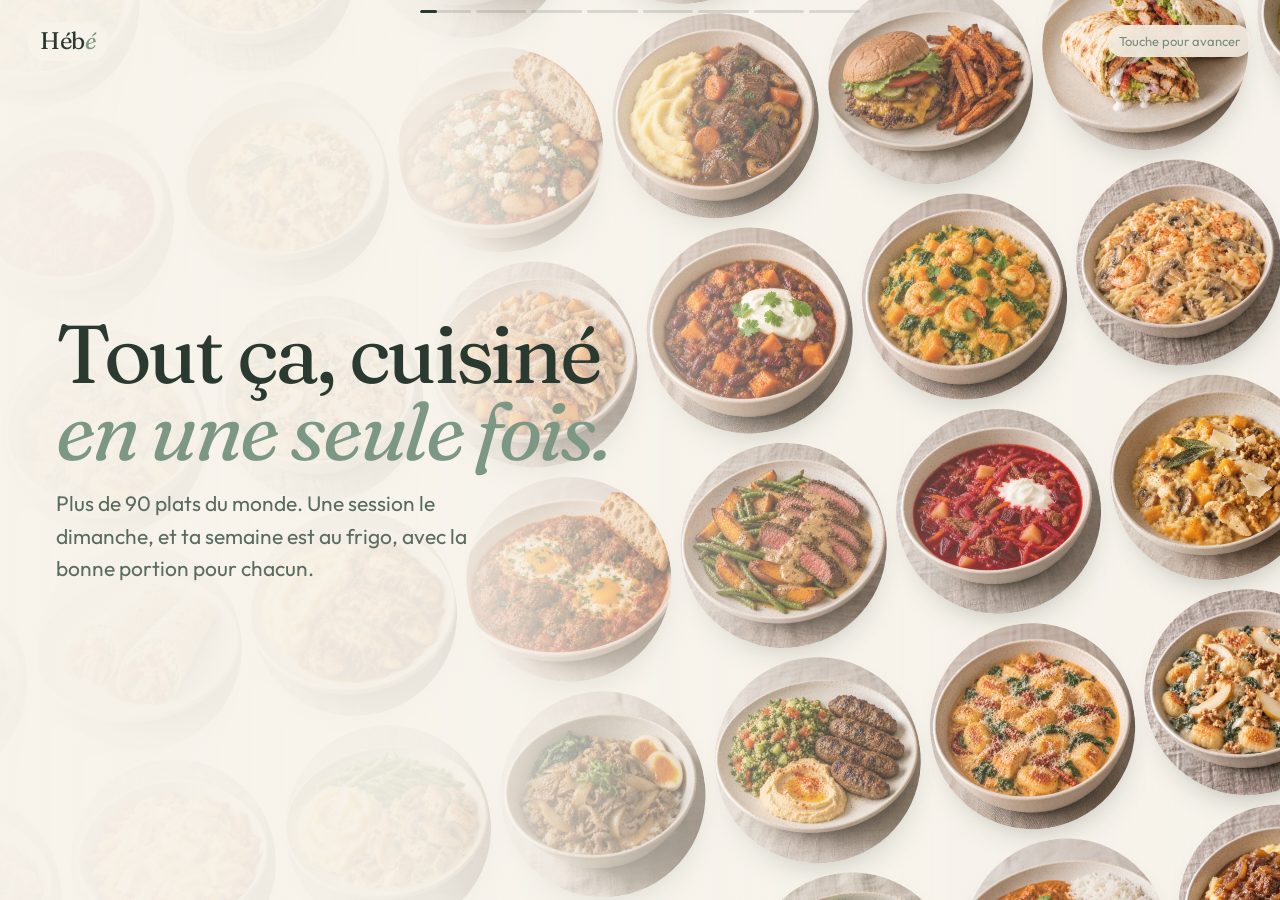
==== commit d605f615: "v292 : présentation plus lente Co-Authored-By: Claude Opus 5.5 <noreply@anthropic.com> Claude-Sessio" ====
--- a/index.html
+++ b/index.html
@@ -44,7 +44,7 @@
 .hint{position:fixed;z-index:30;right:14px;top:calc(25px + env(safe-area-inset-top));font-size:13px;color:var(--muted);transition:opacity .4s;padding:6px 12px;border-radius:16px;background:rgba(247,243,235,.86);-webkit-backdrop-filter:blur(8px);backdrop-filter:blur(8px)}
 .in{opacity:0;transform:translateY(18px);transition:opacity .8s ease,transform .8s cubic-bezier(.2,.8,.2,1)}
 .scene.on .in{opacity:1;transform:none}
-.scene.on .d1{transition-delay:.25s}.scene.on .d2{transition-delay:.5s}.scene.on .d3{transition-delay:.9s}.scene.on .d4{transition-delay:1.6s}.scene.on .d5{transition-delay:2.4s}
+.scene.on .d1{transition-delay:.4s}.scene.on .d2{transition-delay:.9s}.scene.on .d3{transition-delay:1.4s}.scene.on .d4{transition-delay:2.8s}.scene.on .d5{transition-delay:5s}
 
 /* ── 1. mur de plats ── */
 .wall{position:absolute;left:50%;top:50%;width:135vmax;height:150vmax;transform:translate(-50%,-56%) rotate(-9deg);display:grid;grid-template-columns:repeat(var(--cols,6),1fr);gap:12px}
@@ -69,7 +69,7 @@
 .scene.on .phone{transform:none;opacity:1}
 .screen{position:relative;width:100%;height:100%;border-radius:39px;overflow:hidden;background:#F4F6F1}
 .screen img{width:100%;transform:translateY(0)}
-@media (prefers-reduced-motion:no-preference){.scene.on .screen img{transition:transform 4.6s cubic-bezier(.45,0,.25,1) 1.4s;transform:translateY(var(--scroll,0))}}
+@media (prefers-reduced-motion:no-preference){.scene.on .screen img{transition:transform 7s cubic-bezier(.45,0,.25,1) 2.2s;transform:translateY(var(--scroll,0))}}
 .notch{position:absolute;left:50%;top:8px;width:34%;height:22px;margin-left:-17%;border-radius:12px;background:#26332B;z-index:2}
 .call{position:absolute;z-index:3;display:flex;align-items:center;gap:10px;padding:10px 14px;border-radius:18px;background:#fff;box-shadow:0 18px 34px -16px rgba(42,58,48,.5);font-size:13.5px;line-height:1.3;color:var(--text-2);max-width:230px}
 .call b{display:block;font:600 14px var(--sans);color:var(--text)}
@@ -95,12 +95,12 @@
 .s7{background:var(--beige);display:flex;flex-direction:column;align-items:center;justify-content:center;text-align:center;padding:70px 22px 40px}
 .s7 h2{font-size:clamp(32px,8.4vw,58px);line-height:1.02;max-width:15ch;margin-top:8px}
 .venn{position:relative;width:min(340px,86vw);height:min(470px,50svh);margin-top:22px}
-.ring{position:absolute;left:50%;width:min(250px,64vw);aspect-ratio:1;transform:translateX(-50%);border-radius:50%;display:flex;flex-direction:column;align-items:center;justify-content:center;padding:0 30px;transition:transform 1.1s cubic-bezier(.2,.8,.2,1)}
+.ring{position:absolute;left:50%;width:min(250px,64vw);aspect-ratio:1;transform:translateX(-50%);border-radius:50%;display:flex;flex-direction:column;align-items:center;justify-content:center;padding:0 30px;transition:transform 1.6s cubic-bezier(.2,.8,.2,1) 1s}
 .ring b{font:400 19px/1.15 var(--serif)}
 .ring span{font-size:13.5px;line-height:1.38;color:var(--text-2);margin-top:6px}
 .r1{top:0;background:rgba(224,169,94,.22);box-shadow:inset 0 0 0 1.5px rgba(224,169,94,.55);padding-bottom:80px}
 .r2{bottom:0;background:rgba(124,152,133,.22);box-shadow:inset 0 0 0 1.5px rgba(124,152,133,.55);padding-top:80px}
-.core{position:absolute;left:50%;top:50%;width:120px;height:120px;margin:-60px 0 0 -60px;border-radius:50%;box-shadow:0 22px 40px -18px rgba(90,70,40,.55),0 0 0 6px var(--beige);transition:transform .8s .7s cubic-bezier(.2,.8,.2,1.3),opacity .5s .7s}
+.core{position:absolute;left:50%;top:50%;width:120px;height:120px;margin:-60px 0 0 -60px;border-radius:50%;box-shadow:0 22px 40px -18px rgba(90,70,40,.55),0 0 0 6px var(--beige);transition:transform .9s 2.2s cubic-bezier(.2,.8,.2,1.3),opacity .6s 2.2s}
 .core img{width:100%;height:100%;border-radius:50%;object-fit:cover}
 .cw{position:absolute;left:50%;bottom:-14px;transform:translateX(-50%);padding:5px 14px;border-radius:16px;background:#fff;font:400 20px/1 var(--serif);letter-spacing:-.02em;box-shadow:0 8px 18px -8px rgba(90,70,40,.4);white-space:nowrap}
 .cw i{color:var(--sage)}
@@ -260,7 +260,7 @@
   }
 
   // le déroulé, comme des stories
-  var scenes=[].slice.call(document.querySelectorAll('.scene')),DUR=[4800,6400,5800,6400,6200,6200,6400,0];
+  var scenes=[].slice.call(document.querySelectorAll('.scene')),DUR=[7500,10500,9000,10500,10000,10000,9500,0];
   var bars=document.querySelector('[data-bars]'),hint=document.querySelector('[data-hint]');
   bars.innerHTML=scenes.map(function(){return '<span><i></i></span>'}).join('');
   var fills=bars.querySelectorAll('i'),cur=-1,raf=0,timers=[];
@@ -270,7 +270,7 @@
     cur=i;scenes.forEach(function(s,k){s.classList.toggle('on',k===i)});
     fills.forEach(function(f,k){f.style.width=k<i?'100%':'0'});
     hint.style.opacity=i===scenes.length-1?0:1;
-    if(scenes[i]===s3){drawDuo(0);timers.push(setTimeout(function(){anim(2200,drawDuo)},900))}
+    if(scenes[i]===s3){drawDuo(0);timers.push(setTimeout(function(){anim(3200,drawDuo)},1600))}
     var start=performance.now();cancelAnimationFrame(raf);
     if(DUR[i])(function tick(now){var p=clamp((now-start)/DUR[i]);fills[i].style.width=(p*100)+'%';if(p<1)raf=requestAnimationFrame(tick);else enter(i+1)})(start);
     else fills[i].style.width='100%';
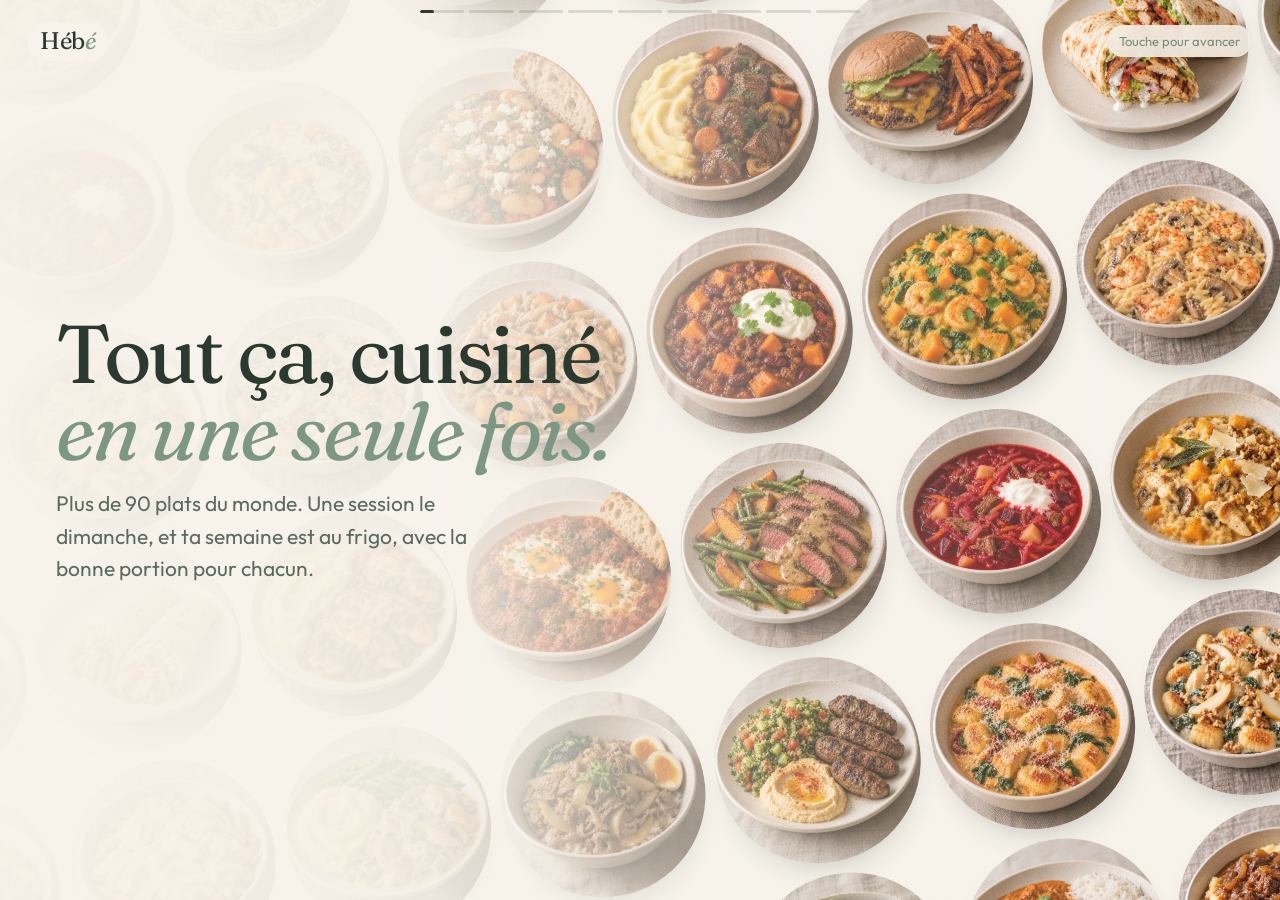
==== commit bb1e4b6f: "v292 : présentation plus lente, avec de vraies vidéos de l'app Co-Authored-By: Claude Opus 5.5 <nore" ====
--- a/index.html
+++ b/index.html
@@ -65,10 +65,12 @@
 .ph-txt{position:absolute;left:22px;right:22px;top:calc(74px + env(safe-area-inset-top));z-index:2}
 .ph-txt h2{font-size:clamp(34px,9vw,60px);line-height:1;margin-top:8px;max-width:13ch}
 .ph-txt p{color:var(--text-2);max-width:34ch;margin-top:12px;font-size:16.5px}
-.phone{position:absolute;left:50%;top:calc(var(--top,46%));width:min(300px,72vw);aspect-ratio:390/844;margin-left:calc(min(300px,72vw) / -2);border-radius:48px;background:#26332B;padding:9px;box-shadow:0 50px 80px -40px rgba(42,58,48,.55),inset 0 0 0 1.5px #3A4A40;transform:translateY(60px);opacity:0;transition:transform 1s cubic-bezier(.2,.8,.2,1) .3s,opacity .6s .3s}
+.phone{position:absolute;left:50%;top:calc(var(--top,43%));width:min(300px,72vw);aspect-ratio:390/844;margin-left:calc(min(300px,72vw) / -2);border-radius:48px;background:#26332B;padding:9px;box-shadow:0 50px 80px -40px rgba(42,58,48,.55),inset 0 0 0 1.5px #3A4A40;transform:translateY(60px);opacity:0;transition:transform 1s cubic-bezier(.2,.8,.2,1) .3s,opacity .6s .3s}
 .scene.on .phone{transform:none;opacity:1}
 .screen{position:relative;width:100%;height:100%;border-radius:39px;overflow:hidden;background:#F4F6F1}
 .screen img{width:100%;transform:translateY(0)}
+.screen video{display:block;width:100%;height:100%;object-fit:cover;object-position:top;background:#F4F6F1}
+
 @media (prefers-reduced-motion:no-preference){.scene.on .screen img{transition:transform 7s cubic-bezier(.45,0,.25,1) 2.2s;transform:translateY(var(--scroll,0))}}
 .notch{position:absolute;left:50%;top:8px;width:34%;height:22px;margin-left:-17%;border-radius:12px;background:#26332B;z-index:2}
 .call{position:absolute;z-index:3;display:flex;align-items:center;gap:10px;padding:10px 14px;border-radius:18px;background:#fff;box-shadow:0 18px 34px -16px rgba(42,58,48,.5);font-size:13.5px;line-height:1.3;color:var(--text-2);max-width:230px}
@@ -133,8 +135,8 @@
   .ph-txt,.head{left:max(56px,calc(50% - 520px));right:auto;top:50%;transform:translateY(-50%);max-width:440px}
   .ph-txt h2{font-size:clamp(44px,4.6vw,62px)}
   .phone{--top:50%;left:auto;right:max(120px,calc(50% - 460px));margin:0;width:min(320px,34vh);top:50%;translate:0 -50%}
-  .call.c-l{left:auto;right:calc(max(120px,calc(50% - 460px)) + min(320px,34vh) - 40px)}
-  .call.c-r{right:max(40px,calc(50% - 560px))}
+  .call.c-l{left:auto;right:calc(max(120px,calc(50% - 460px)) + min(320px,34vh) + 24px)}
+  .call.c-r{left:auto;right:calc(max(120px,calc(50% - 460px)) + min(320px,34vh) + 24px)}
   .fine{left:auto;right:56px;max-width:520px;text-align:right}
   .venn{width:860px;height:410px}
   .ring{top:50%;width:400px;transform:translate(-50%,-50%);padding:0 50px}
@@ -145,6 +147,7 @@
   .ring b{font-size:23px}.ring span{font-size:15px}
   .core{width:150px;height:150px;margin:-75px 0 0 -75px}
 }
+@media (max-width:899px){.call{display:none!important}}
 @media (max-height:720px) and (max-width:899px){.ph-txt p{display:none}.proofs{display:none}}
 @media (prefers-reduced-motion:reduce){.scene,.in,.ring,.core,.phone{transition:none}}
 </style>
@@ -165,12 +168,11 @@
     </div>
   </section>
 
-  <!-- 2. La semaine -->
-  <section class="scene ph-s" aria-label="Ta semaine prête en un geste">
-    <div class="ph-txt"><p class="k in">Ta semaine</p><h2 class="in d1">Prête en <em>un seul geste.</em></h2><p class="in d2">Déjeuners, dîners, petits-déjeuners et collations, choisis pour tes goûts et ta saison.</p></div>
-    <div class="phone" style="--top:43%"><span class="notch"></span><div class="screen"><img src="img/landing/week.webp" alt="L'écran Semaine de Hébé" style="--scroll:-28%"></div></div>
-    <div class="call c-r in d4" style="top:58%"><i></i><span><b>Un plat ne te dit rien ?</b>« Changer » t'en propose trois autres.</span></div>
-    <div class="call c-l in d5" style="top:76%"><i></i><span><b>Semaine d'automne</b>Que des recettes de saison, si tu veux.</span></div>
+  <!-- 2. Changer un plat (vidéo de l'app) -->
+  <section class="scene ph-s" aria-label="Changer un plat">
+    <div class="ph-txt"><p class="k in">Ta semaine</p><h2 class="in d1">Un plat ne te dit rien ? <em>Tu le changes.</em></h2><p class="in d2">Trois plats au choix. Les portions et la liste de courses se recalculent toutes seules.</p></div>
+    <div class="phone"><span class="notch"></span><div class="screen"><video data-vid poster="img/landing/swap-poster.webp" muted playsinline preload="metadata" aria-label="Démonstration : changer un plat dans l'app"><source src="img/landing/swap.webm" type="video/webm"><source src="img/landing/swap.mp4" type="video/mp4"></video></div></div>
+    <div class="call c-r in d4" style="top:60%"><i></i><span><b>Midi, soir, petit-déj, collations</b>Choisis pour tes goûts et la saison.</span></div>
   </section>
 
   <!-- 3. Deux assiettes -->
@@ -188,23 +190,28 @@
     <div class="ph-txt"><p class="k in">Le dimanche</p><h2 class="in d1">Une session, <em>étape par étape.</em></h2><p class="in d2">Tout est dans le bon ordre : ce qui cuit seul pendant que tu prépares la suite, puis la mise en boîtes.</p></div>
     <div class="phone" style="--top:43%"><span class="notch"></span><div class="screen"><img src="img/landing/cook.webp" alt="L'écran Cuisiner de Hébé" style="--scroll:-38%"></div></div>
     <div class="call c-r in d4" style="top:57%"><i></i><span><b>Moins de 2 h, 20 boîtes</b>Pour deux, toute la semaine.</span></div>
-    <div class="call c-l in d5" style="top:75%"><i></i><span><b>Pas d'autocuiseur ?</b>Les étapes se réécrivent pour ta cuisine.</span></div>
-  </section>
-
-  <!-- 5. Courses -->
-  <section class="scene ph-s" aria-label="Des courses au format magasin">
-    <div class="ph-txt"><p class="k in">Les courses</p><h2 class="in d1">Les quantités <em>du magasin.</em></h2><p class="in d2">Rangées par rayon, en barquettes et paquets entiers. Tu coches au fur et à mesure.</p></div>
-    <div class="phone" style="--top:43%"><span class="notch"></span><div class="screen"><img src="img/landing/shopping.webp" alt="L'écran Courses de Hébé" style="--scroll:-30%"></div></div>
-    <div class="call c-r in d4" style="top:57%"><i></i><span><b>3 barquettes de 500 g</b>Pas « 1 437 g de poulet ».</span></div>
-    <div class="call c-l in d5" style="top:75%"><i></i><span><b>Envoie la liste</b>À la personne qui fait les courses.</span></div>
-  </section>
-
-  <!-- 6. Suivi -->
-  <section class="scene ph-s alt" aria-label="Tes progrès">
-    <div class="ph-txt"><p class="k in">Tes progrès</p><h2 class="in d1">Elle s'ajuste <em>à tes pesées.</em></h2><p class="in d2">Poids, tour de taille et une photo par mois. Hébé recale ton objectif au fil des semaines.</p></div>
-    <div class="phone" style="--top:43%"><span class="notch"></span><div class="screen"><img src="img/landing/weight.webp" alt="L'écran Poids de Hébé" style="--scroll:-20%"></div></div>
-    <div class="call c-r in d4" style="top:57%"><i></i><span><b>Le tour de taille</b>Il baisse même quand le poids stagne.</span></div>
-    <div class="call c-l in d5" style="top:75%"><i></i><span><b>Rien ne quitte ton téléphone</b>Ni tes mesures, ni tes photos.</span></div>
+    
+  </section>
+
+  <!-- Matériel (vidéo) -->
+  <section class="scene ph-s" aria-label="La recette s'adapte à ton matériel">
+    <div class="ph-txt"><p class="k in">Ta cuisine</p><h2 class="in d1">Pas d'autocuiseur ? <em>La recette se réécrit.</em></h2><p class="in d2">Tu dis ce que tu as. Chaque étape change : ustensile, temps de cuisson, quantité d'eau.</p></div>
+    <div class="phone"><span class="notch"></span><div class="screen"><video data-vid poster="img/landing/gear-poster.webp" muted playsinline preload="metadata" aria-label="Démonstration : la recette change quand on retire l'autocuiseur"><source src="img/landing/gear.webm" type="video/webm"><source src="img/landing/gear.mp4" type="video/mp4"></video></div></div>
+    <div class="call c-r in d4" style="top:60%"><i></i><span><b>Autocuiseur, cocotte, air fryer, four</b>Toutes les recettes suivent.</span></div>
+  </section>
+
+  <!-- Courses (vidéo) -->
+  <section class="scene ph-s alt" aria-label="Les courses">
+    <div class="ph-txt"><p class="k in">Les courses</p><h2 class="in d1">Tu coches, <em>c'est rangé.</em></h2><p class="in d2">Par rayon, au format du magasin : 3 barquettes de 500 g, pas « 1 437 g de poulet ».</p></div>
+    <div class="phone"><span class="notch"></span><div class="screen"><video data-vid poster="img/landing/shop-poster.webp" muted playsinline preload="metadata" aria-label="Démonstration : cocher la liste de courses"><source src="img/landing/shop.webm" type="video/webm"><source src="img/landing/shop.mp4" type="video/mp4"></video></div></div>
+    <div class="call c-r in d4" style="top:60%"><i></i><span><b>Envoie la liste</b>À la personne qui fait les courses.</span></div>
+  </section>
+
+  <!-- Suivi (vidéo) -->
+  <section class="scene ph-s" aria-label="Tes progrès">
+    <div class="ph-txt"><p class="k in">Tes progrès</p><h2 class="in d1">Tu te pèses, <em>elle s'ajuste.</em></h2><p class="in d2">Poids, tour de taille et une photo par mois. Hébé recale ton objectif au fil des pesées, et rien ne quitte ton téléphone.</p></div>
+    <div class="phone"><span class="notch"></span><div class="screen"><video data-vid poster="img/landing/weight-poster.webp" muted playsinline preload="metadata" aria-label="Démonstration : enregistrer son poids et son tour de taille"><source src="img/landing/weight.webm" type="video/webm"><source src="img/landing/weight.mp4" type="video/mp4"></video></div></div>
+    <div class="call c-r in d4" style="top:60%"><i></i><span><b>Le tour de taille</b>Il baisse même quand le poids stagne.</span></div>
   </section>
 
   <!-- 7. Pourquoi Hébé -->
@@ -260,7 +267,8 @@
   }
 
   // le déroulé, comme des stories
-  var scenes=[].slice.call(document.querySelectorAll('.scene')),DUR=[7500,10500,9000,10500,10000,10000,9500,0];
+  var scenes=[].slice.call(document.querySelectorAll('.scene')),DUR=scenes.map(function(sc,i){if(i===scenes.length-1)return 0;if(sc.querySelector('[data-vid]'))return 15000;if(sc.classList.contains('s1'))return 7500;return 9500});
+  scenes.forEach(function(sc,i){var v=sc.querySelector('[data-vid]');if(v)v.addEventListener('loadedmetadata',function(){DUR[i]=Math.round((v.duration+1.6)*1000)})});
   var bars=document.querySelector('[data-bars]'),hint=document.querySelector('[data-hint]');
   bars.innerHTML=scenes.map(function(){return '<span><i></i></span>'}).join('');
   var fills=bars.querySelectorAll('i'),cur=-1,raf=0,timers=[];
@@ -271,6 +279,9 @@
     fills.forEach(function(f,k){f.style.width=k<i?'100%':'0'});
     hint.style.opacity=i===scenes.length-1?0:1;
     if(scenes[i]===s3){drawDuo(0);timers.push(setTimeout(function(){anim(3200,drawDuo)},1600))}
+    document.querySelectorAll('[data-vid]').forEach(function(v){v.pause()});
+    var vv=scenes[i].querySelector('[data-vid]');if(vv){vv.currentTime=0;if(!vv.preload||vv.preload!=='auto')vv.preload='auto';timers.push(setTimeout(function(){var pr=vv.play();if(pr&&pr.catch)pr.catch(function(){})},reduce?0:900))}
+    var nx=scenes[i+1]&&scenes[i+1].querySelector('[data-vid]');if(nx)nx.preload='auto';
     var start=performance.now();cancelAnimationFrame(raf);
     if(DUR[i])(function tick(now){var p=clamp((now-start)/DUR[i]);fills[i].style.width=(p*100)+'%';if(p<1)raf=requestAnimationFrame(tick);else enter(i+1)})(start);
     else fills[i].style.width='100%';
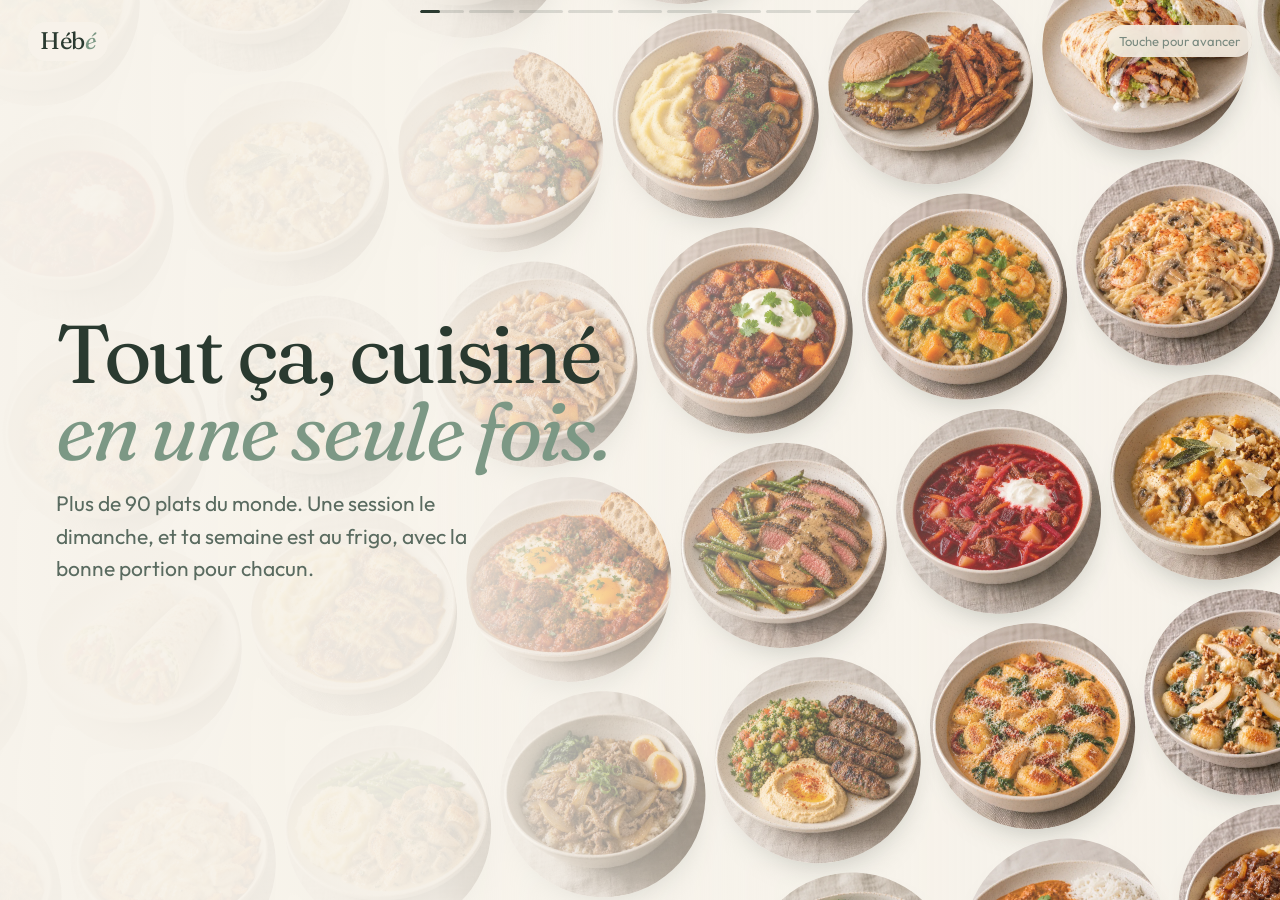
==== commit ee420a67: "v294 : vidéos plus courtes avec zooms Co-Authored-By: Claude Opus 5.5 <noreply@anthropic.com> Claude" ====
--- a/index.html
+++ b/index.html
@@ -72,6 +72,8 @@
 .screen video{display:block;width:100%;height:100%;object-fit:cover;object-position:top;background:#F4F6F1}
 
 @media (prefers-reduced-motion:no-preference){.scene.on .screen img{transition:transform 7s cubic-bezier(.45,0,.25,1) 2.2s;transform:translateY(var(--scroll,0))}}
+.cap{position:absolute;z-index:4;left:50%;top:40px;transform:translate(-50%,-8px);width:max-content;max-width:88%;padding:9px 14px;border-radius:16px;background:rgba(42,58,48,.92);color:#fff;font:600 13.5px/1.3 var(--sans);text-align:center;box-shadow:0 10px 24px -10px rgba(0,0,0,.5);opacity:0;transition:opacity .35s,transform .35s}
+.cap.on{opacity:1;transform:translate(-50%,0)}
 .notch{position:absolute;left:50%;top:8px;width:34%;height:22px;margin-left:-17%;border-radius:12px;background:#26332B;z-index:2}
 .call{position:absolute;z-index:3;display:flex;align-items:center;gap:10px;padding:10px 14px;border-radius:18px;background:#fff;box-shadow:0 18px 34px -16px rgba(42,58,48,.5);font-size:13.5px;line-height:1.3;color:var(--text-2);max-width:230px}
 .call b{display:block;font:600 14px var(--sans);color:var(--text)}
@@ -171,8 +173,7 @@
   <!-- 2. Changer un plat (vidéo de l'app) -->
   <section class="scene ph-s" aria-label="Changer un plat">
     <div class="ph-txt"><p class="k in">Ta semaine</p><h2 class="in d1">Un plat ne te dit rien ? <em>Tu le changes.</em></h2><p class="in d2">Trois plats au choix. Les portions et la liste de courses se recalculent toutes seules.</p></div>
-    <div class="phone"><span class="notch"></span><div class="screen"><video data-vid poster="img/landing/swap-poster.webp" muted playsinline preload="metadata" aria-label="Démonstration : changer un plat dans l'app"><source src="img/landing/swap.webm" type="video/webm"><source src="img/landing/swap.mp4" type="video/mp4"></video></div></div>
-    <div class="call c-r in d4" style="top:60%"><i></i><span><b>Midi, soir, petit-déj, collations</b>Choisis pour tes goûts et la saison.</span></div>
+    <div class="phone"><span class="notch"></span><div class="screen"><span class="cap" aria-hidden="true"></span><video data-vid data-caps='[[0.0, "Le plat du soir ne te dit rien ?"], [2.17, "Tu touches « Changer »"], [4.58, "Trois plats au choix"], [6.08, "Tu choisis, c&#39;est remplacé"], [9.03, "Portions et courses suivent"]]' poster="img/landing/swap-poster.webp" muted playsinline preload="metadata" aria-label="Démonstration : changer un plat dans l'app"><source src="img/landing/swap.webm" type="video/webm"><source src="img/landing/swap.mp4" type="video/mp4"></video></div></div>
   </section>
 
   <!-- 3. Deux assiettes -->
@@ -196,22 +197,19 @@
   <!-- Matériel (vidéo) -->
   <section class="scene ph-s" aria-label="La recette s'adapte à ton matériel">
     <div class="ph-txt"><p class="k in">Ta cuisine</p><h2 class="in d1">Pas d'autocuiseur ? <em>La recette se réécrit.</em></h2><p class="in d2">Tu dis ce que tu as. Chaque étape change : ustensile, temps de cuisson, quantité d'eau.</p></div>
-    <div class="phone"><span class="notch"></span><div class="screen"><video data-vid poster="img/landing/gear-poster.webp" muted playsinline preload="metadata" aria-label="Démonstration : la recette change quand on retire l'autocuiseur"><source src="img/landing/gear.webm" type="video/webm"><source src="img/landing/gear.mp4" type="video/mp4"></video></div></div>
-    <div class="call c-r in d4" style="top:60%"><i></i><span><b>Autocuiseur, cocotte, air fryer, four</b>Toutes les recettes suivent.</span></div>
+    <div class="phone"><span class="notch"></span><div class="screen"><span class="cap" aria-hidden="true"></span><video data-vid data-caps='[[0.0, "Avec un autocuiseur"], [2.33, "Tu décoches l&#39;autocuiseur"], [6.29, "L&#39;étape est réécrite pour la cocotte"]]' poster="img/landing/gear-poster.webp" muted playsinline preload="metadata" aria-label="Démonstration : la recette change quand on retire l'autocuiseur"><source src="img/landing/gear.webm" type="video/webm"><source src="img/landing/gear.mp4" type="video/mp4"></video></div></div>
   </section>
 
   <!-- Courses (vidéo) -->
   <section class="scene ph-s alt" aria-label="Les courses">
     <div class="ph-txt"><p class="k in">Les courses</p><h2 class="in d1">Tu coches, <em>c'est rangé.</em></h2><p class="in d2">Par rayon, au format du magasin : 3 barquettes de 500 g, pas « 1 437 g de poulet ».</p></div>
-    <div class="phone"><span class="notch"></span><div class="screen"><video data-vid poster="img/landing/shop-poster.webp" muted playsinline preload="metadata" aria-label="Démonstration : cocher la liste de courses"><source src="img/landing/shop.webm" type="video/webm"><source src="img/landing/shop.mp4" type="video/mp4"></video></div></div>
-    <div class="call c-r in d4" style="top:60%"><i></i><span><b>Envoie la liste</b>À la personne qui fait les courses.</span></div>
+    <div class="phone"><span class="notch"></span><div class="screen"><span class="cap" aria-hidden="true"></span><video data-vid data-caps='[[0.0, "Ta liste, rangée par rayon"], [1.31, "Tu coches, ça se barre"], [3.75, "Le compteur avance"]]' poster="img/landing/shop-poster.webp" muted playsinline preload="metadata" aria-label="Démonstration : cocher la liste de courses"><source src="img/landing/shop.webm" type="video/webm"><source src="img/landing/shop.mp4" type="video/mp4"></video></div></div>
   </section>
 
   <!-- Suivi (vidéo) -->
   <section class="scene ph-s" aria-label="Tes progrès">
     <div class="ph-txt"><p class="k in">Tes progrès</p><h2 class="in d1">Tu te pèses, <em>elle s'ajuste.</em></h2><p class="in d2">Poids, tour de taille et une photo par mois. Hébé recale ton objectif au fil des pesées, et rien ne quitte ton téléphone.</p></div>
-    <div class="phone"><span class="notch"></span><div class="screen"><video data-vid poster="img/landing/weight-poster.webp" muted playsinline preload="metadata" aria-label="Démonstration : enregistrer son poids et son tour de taille"><source src="img/landing/weight.webm" type="video/webm"><source src="img/landing/weight.mp4" type="video/mp4"></video></div></div>
-    <div class="call c-r in d4" style="top:60%"><i></i><span><b>Le tour de taille</b>Il baisse même quand le poids stagne.</span></div>
+    <div class="phone"><span class="notch"></span><div class="screen"><span class="cap" aria-hidden="true"></span><video data-vid data-caps='[[0.01, "Ta pesée du matin"], [1.52, "Tu ajustes, tu enregistres"], [5.96, "Hébé recale ton objectif"]]' poster="img/landing/weight-poster.webp" muted playsinline preload="metadata" aria-label="Démonstration : enregistrer son poids et son tour de taille"><source src="img/landing/weight.webm" type="video/webm"><source src="img/landing/weight.mp4" type="video/mp4"></video></div></div>
   </section>
 
   <!-- 7. Pourquoi Hébé -->
@@ -266,9 +264,12 @@
     p3.style.display=(!desk&&H<760)?'none':'';
   }
 
+  document.querySelectorAll('[data-vid]').forEach(function(v){var caps=JSON.parse(v.dataset.caps||'[]'),cap=v.parentNode.querySelector('.cap'),last=-1;
+    function upd(){var k=-1;for(var j=0;j<caps.length;j++)if(v.currentTime+.15>=caps[j][0])k=j;if(k!==last){last=k;cap.classList.remove('on');if(k>=0){setTimeout(function(){cap.textContent=caps[k][1];cap.classList.add('on')},k?180:0)}}}
+    v.addEventListener('timeupdate',upd);v.addEventListener('seeked',upd);v.addEventListener('play',function(){last=-2;upd()})});
   // le déroulé, comme des stories
-  var scenes=[].slice.call(document.querySelectorAll('.scene')),DUR=scenes.map(function(sc,i){if(i===scenes.length-1)return 0;if(sc.querySelector('[data-vid]'))return 15000;if(sc.classList.contains('s1'))return 7500;return 9500});
-  scenes.forEach(function(sc,i){var v=sc.querySelector('[data-vid]');if(v)v.addEventListener('loadedmetadata',function(){DUR[i]=Math.round((v.duration+1.6)*1000)})});
+  var scenes=[].slice.call(document.querySelectorAll('.scene')),DUR=scenes.map(function(sc,i){if(i===scenes.length-1)return 0;if(sc.querySelector('[data-vid]'))return 15000;if(sc.classList.contains('s1'))return 6000;return 7500});
+  scenes.forEach(function(sc,i){var v=sc.querySelector('[data-vid]');if(v)v.addEventListener('loadedmetadata',function(){DUR[i]=Math.round((v.duration+1.1)*1000)})});
   var bars=document.querySelector('[data-bars]'),hint=document.querySelector('[data-hint]');
   bars.innerHTML=scenes.map(function(){return '<span><i></i></span>'}).join('');
   var fills=bars.querySelectorAll('i'),cur=-1,raf=0,timers=[];
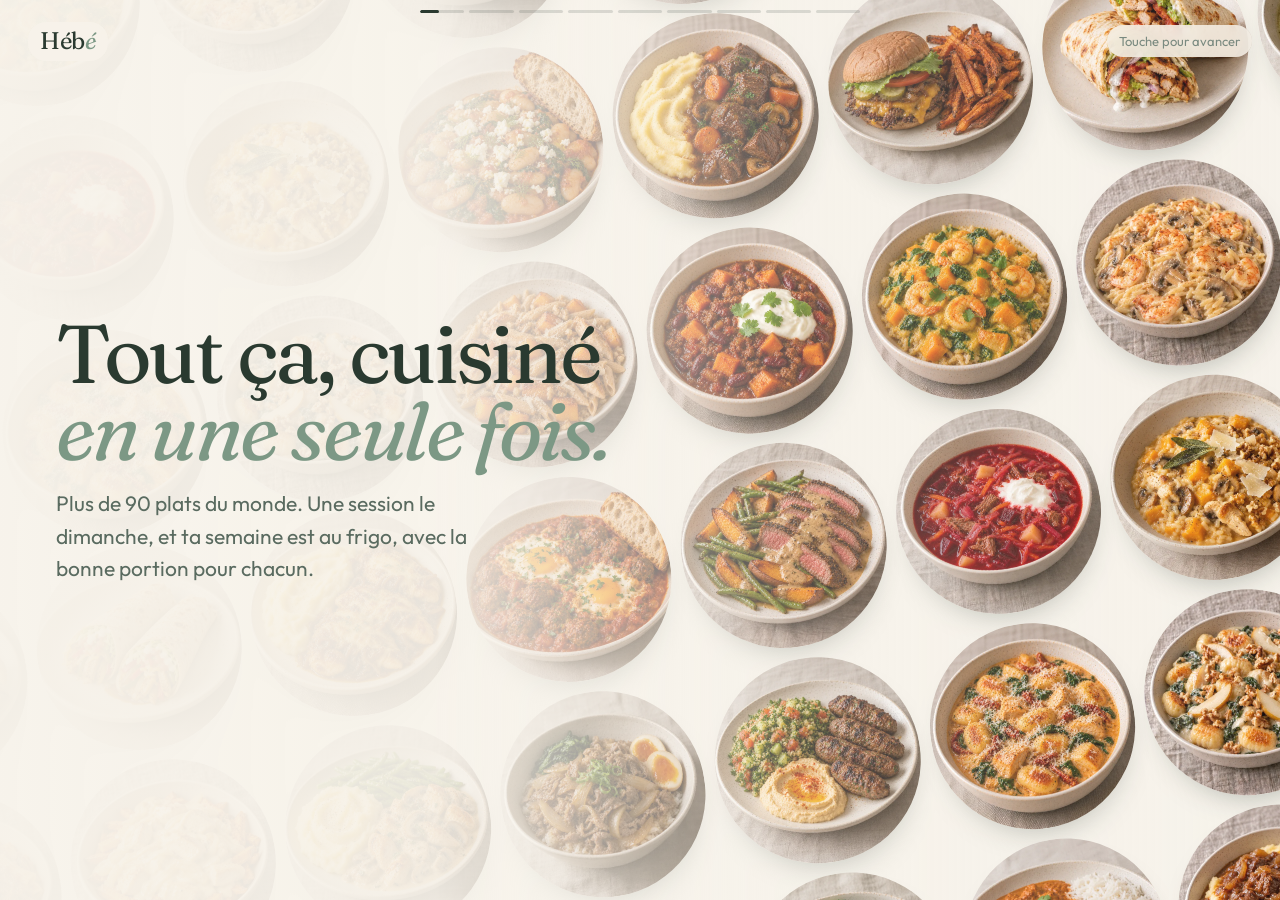
==== commit 315ffd87: "v295 : présentation en écrans nets avec anneau sur l'élément touché Co-Authored-By: Claude Opus 5.5 " ====
--- a/index.html
+++ b/index.html
@@ -65,15 +65,17 @@
 .ph-txt{position:absolute;left:22px;right:22px;top:calc(74px + env(safe-area-inset-top));z-index:2}
 .ph-txt h2{font-size:clamp(34px,9vw,60px);line-height:1;margin-top:8px;max-width:13ch}
 .ph-txt p{color:var(--text-2);max-width:34ch;margin-top:12px;font-size:16.5px}
-.phone{position:absolute;left:50%;top:calc(var(--top,43%));width:min(300px,72vw);aspect-ratio:390/844;margin-left:calc(min(300px,72vw) / -2);border-radius:48px;background:#26332B;padding:9px;box-shadow:0 50px 80px -40px rgba(42,58,48,.55),inset 0 0 0 1.5px #3A4A40;transform:translateY(60px);opacity:0;transition:transform 1s cubic-bezier(.2,.8,.2,1) .3s,opacity .6s .3s}
+.phone{position:absolute;left:50%;top:calc(var(--top,43%));width:min(300px,72vw);margin-left:calc(min(300px,72vw) / -2);border-radius:48px;background:#26332B;padding:9px;box-shadow:0 50px 80px -40px rgba(42,58,48,.55),inset 0 0 0 1.5px #3A4A40;transform:translateY(60px);opacity:0;transition:transform 1s cubic-bezier(.2,.8,.2,1) .3s,opacity .6s .3s}
 .scene.on .phone{transform:none;opacity:1}
-.screen{position:relative;width:100%;height:100%;border-radius:39px;overflow:hidden;background:#F4F6F1}
-.screen img{width:100%;transform:translateY(0)}
-.screen video{display:block;width:100%;height:100%;object-fit:cover;object-position:top;background:#F4F6F1}
-
-@media (prefers-reduced-motion:no-preference){.scene.on .screen img{transition:transform 7s cubic-bezier(.45,0,.25,1) 2.2s;transform:translateY(var(--scroll,0))}}
-.cap{position:absolute;z-index:4;left:50%;top:40px;transform:translate(-50%,-8px);width:max-content;max-width:88%;padding:9px 14px;border-radius:16px;background:rgba(42,58,48,.92);color:#fff;font:600 13.5px/1.3 var(--sans);text-align:center;box-shadow:0 10px 24px -10px rgba(0,0,0,.5);opacity:0;transition:opacity .35s,transform .35s}
-.cap.on{opacity:1;transform:translate(-50%,0)}
+.screen{position:relative;width:100%;aspect-ratio:390/844;height:auto;border-radius:39px;overflow:hidden;background:#F4F6F1}
+.screen img{position:absolute;inset:0;width:100%;height:100%;object-fit:cover;object-position:top;opacity:0;transition:opacity .7s ease}
+.screen img.on,.screen>img:only-of-type{opacity:1}
+.tapring{position:absolute;z-index:3;border-radius:12px;margin:-4px 0 0 -4px;padding:4px;box-sizing:content-box;box-shadow:0 0 0 3px #E0A95E,0 0 0 9px rgba(224,169,94,.22);opacity:0;transform:scale(1.08);transition:opacity .45s ease,transform .45s cubic-bezier(.2,.8,.2,1);pointer-events:none}
+.tapring.on{opacity:1;transform:none}
+.stepcap{min-height:3.1em;transition:opacity .35s}
+.dots{display:flex;gap:6px;margin-top:12px}.dots i{width:22px;height:4px;border-radius:2px;background:rgba(42,58,48,.15);transition:background .3s}.dots i.on{background:var(--sage)}
+
+
 .notch{position:absolute;left:50%;top:8px;width:34%;height:22px;margin-left:-17%;border-radius:12px;background:#26332B;z-index:2}
 .call{position:absolute;z-index:3;display:flex;align-items:center;gap:10px;padding:10px 14px;border-radius:18px;background:#fff;box-shadow:0 18px 34px -16px rgba(42,58,48,.5);font-size:13.5px;line-height:1.3;color:var(--text-2);max-width:230px}
 .call b{display:block;font:600 14px var(--sans);color:var(--text)}
@@ -136,9 +138,9 @@
   .s1 h1{font-size:clamp(56px,6.4vw,84px)}
   .ph-txt,.head{left:max(56px,calc(50% - 520px));right:auto;top:50%;transform:translateY(-50%);max-width:440px}
   .ph-txt h2{font-size:clamp(44px,4.6vw,62px)}
-  .phone{--top:50%;left:auto;right:max(120px,calc(50% - 460px));margin:0;width:min(320px,34vh);top:50%;translate:0 -50%}
-  .call.c-l{left:auto;right:calc(max(120px,calc(50% - 460px)) + min(320px,34vh) + 24px)}
-  .call.c-r{left:auto;right:calc(max(120px,calc(50% - 460px)) + min(320px,34vh) + 24px)}
+  .phone{--top:50%;left:auto;right:max(120px,calc(50% - 460px));margin:0;width:min(340px,39vh);top:50%;translate:0 -50%}
+  .call.c-l{left:auto;right:calc(max(120px,calc(50% - 460px)) + min(340px,39vh) + 24px)}
+  .call.c-r{left:auto;right:calc(max(120px,calc(50% - 460px)) + min(340px,39vh) + 24px)}
   .fine{left:auto;right:56px;max-width:520px;text-align:right}
   .venn{width:860px;height:410px}
   .ring{top:50%;width:400px;transform:translate(-50%,-50%);padding:0 50px}
@@ -149,9 +151,13 @@
   .ring b{font-size:23px}.ring span{font-size:15px}
   .core{width:150px;height:150px;margin:-75px 0 0 -75px}
 }
-@media (max-width:899px){.call{display:none!important}}
+@media (max-width:899px){.call{display:none!important}
+  .ph-s .phone{top:auto;bottom:calc(18px + env(safe-area-inset-bottom));width:min(66vw,calc((100svh - 310px) / 2.16));margin-left:calc(min(66vw,calc((100svh - 310px) / 2.16)) / -2);border-radius:38px;padding:7px}
+  .ph-s .screen{border-radius:31px}
+  .ph-txt h2{font-size:clamp(30px,8.4vw,44px)}
+  .ph-txt p{font-size:15.5px;margin-top:8px}}
 @media (max-height:720px) and (max-width:899px){.ph-txt p{display:none}.proofs{display:none}}
-@media (prefers-reduced-motion:reduce){.scene,.in,.ring,.core,.phone{transition:none}}
+@media (prefers-reduced-motion:reduce){.scene,.in,.ring,.core,.phone,.tapring,.screen img{transition:none}}
 </style>
 </head>
 <body>
@@ -170,12 +176,16 @@
     </div>
   </section>
 
-  <!-- 2. Changer un plat (vidéo de l'app) -->
-  <section class="scene ph-s" aria-label="Changer un plat">
-    <div class="ph-txt"><p class="k in">Ta semaine</p><h2 class="in d1">Un plat ne te dit rien ? <em>Tu le changes.</em></h2><p class="in d2">Trois plats au choix. Les portions et la liste de courses se recalculent toutes seules.</p></div>
-    <div class="phone"><span class="notch"></span><div class="screen"><span class="cap" aria-hidden="true"></span><video data-vid data-caps='[[0.0, "Le plat du soir ne te dit rien ?"], [2.17, "Tu touches « Changer »"], [4.58, "Trois plats au choix"], [6.08, "Tu choisis, c&#39;est remplacé"], [9.03, "Portions et courses suivent"]]' poster="img/landing/swap-poster.webp" muted playsinline preload="metadata" aria-label="Démonstration : changer un plat dans l'app"><source src="img/landing/swap.webm" type="video/webm"><source src="img/landing/swap.mp4" type="video/mp4"></video></div></div>
-  </section>
-
+  <!-- 2. Pour toi -->
+  <section class="scene ph-s" aria-label="Calculé pour toi">
+    <div class="ph-txt"><p class="k in">Pour toi</p><h2 class="in d1">Tes besoins. <em>Et ceux de chacun.</em></h2><p class="stepcap in d2" aria-live="polite"></p><div class="dots in d2"></div></div>
+    <div class="phone"><span class="notch"></span><div class="screen" data-seq='[{"img": "img/landing/you-pierre.webp", "ring": [51.03, 9.24, 42.82, 4.74], "cap": "Hébé calcule tes besoins : 2 514 kcal et 129 g de protéines par jour."}, {"img": "img/landing/you-lea.webp", "ring": null, "cap": "Et ceux de chaque personne du foyer : 1 828 kcal pour Léa."}]' aria-label="Le profil de Pierre, puis celui de Léa"><img src="img/landing/you-pierre.webp" alt="" class="on" loading="eager"><img src="img/landing/you-lea.webp" alt="" class="" loading="lazy"><span class="tapring"></span></div></div>
+  </section>
+  <!-- 3. Changer un plat -->
+  <section class="scene ph-s alt" aria-label="Changer un plat">
+    <div class="ph-txt"><p class="k in">Ta semaine</p><h2 class="in d1">Un plat ne te dit rien ? <em>Tu le changes.</em></h2><p class="stepcap in d2" aria-live="polite"></p><div class="dots in d2"></div></div>
+    <div class="phone"><span class="notch"></span><div class="screen" data-seq='[{"img": "img/landing/swap-detail.webp", "ring": [52.31, 70.06, 20.9, 4.13], "cap": "Un plat ne te dit rien ? Touche « Changer »."}, {"img": "img/landing/swap-choix.webp", "ring": [5.13, 56.66, 89.74, 9.48], "cap": "Hébé te propose trois plats."}, {"img": "img/landing/swap-fait.webp", "ring": null, "cap": "C&#39;est remplacé. Portions et courses suivent."}]' aria-label="Changer un plat en trois touches"><img src="img/landing/swap-detail.webp" alt="" class="on" loading="eager"><img src="img/landing/swap-choix.webp" alt="" class="" loading="lazy"><img src="img/landing/swap-fait.webp" alt="" class="" loading="lazy"><span class="tapring"></span></div></div>
+  </section>
   <!-- 3. Deux assiettes -->
   <section class="scene s3" data-s3 aria-label="La portion de chacun">
     <div class="head"><p class="k in">Pour chacun sa portion</p><h2 class="in d1">Le même plat. <em>Pas la même assiette.</em></h2><p data-s3p style="opacity:0">Hébé calcule la portion de chaque personne du foyer selon son poids, son activité et son objectif. Au gramme près.</p></div>
@@ -188,30 +198,21 @@
 
   <!-- 4. Cuisiner -->
   <section class="scene ph-s alt" aria-label="Une session guidée">
-    <div class="ph-txt"><p class="k in">Le dimanche</p><h2 class="in d1">Une session, <em>étape par étape.</em></h2><p class="in d2">Tout est dans le bon ordre : ce qui cuit seul pendant que tu prépares la suite, puis la mise en boîtes.</p></div>
-    <div class="phone" style="--top:43%"><span class="notch"></span><div class="screen"><img src="img/landing/cook.webp" alt="L'écran Cuisiner de Hébé" style="--scroll:-38%"></div></div>
-    <div class="call c-r in d4" style="top:57%"><i></i><span><b>Moins de 2 h, 20 boîtes</b>Pour deux, toute la semaine.</span></div>
+    <div class="ph-txt"><p class="k in">Le dimanche</p><h2 class="in d1">Une session, <em>étape par étape.</em></h2><p class="in d2">Tout est dans le bon ordre : ce qui cuit seul pendant que tu prépares la suite, puis la mise en boîtes. Moins de 2 h pour 20 boîtes.</p></div>
+    <div class="phone" style="--top:43%"><span class="notch"></span><div class="screen"><img src="img/landing/cook.webp" alt="L'écran Cuisiner de Hébé"></div></div>
     
   </section>
 
-  <!-- Matériel (vidéo) -->
-  <section class="scene ph-s" aria-label="La recette s'adapte à ton matériel">
-    <div class="ph-txt"><p class="k in">Ta cuisine</p><h2 class="in d1">Pas d'autocuiseur ? <em>La recette se réécrit.</em></h2><p class="in d2">Tu dis ce que tu as. Chaque étape change : ustensile, temps de cuisson, quantité d'eau.</p></div>
-    <div class="phone"><span class="notch"></span><div class="screen"><span class="cap" aria-hidden="true"></span><video data-vid data-caps='[[0.0, "Avec un autocuiseur"], [2.33, "Tu décoches l&#39;autocuiseur"], [6.29, "L&#39;étape est réécrite pour la cocotte"]]' poster="img/landing/gear-poster.webp" muted playsinline preload="metadata" aria-label="Démonstration : la recette change quand on retire l'autocuiseur"><source src="img/landing/gear.webm" type="video/webm"><source src="img/landing/gear.mp4" type="video/mp4"></video></div></div>
-  </section>
-
-  <!-- Courses (vidéo) -->
+  <!-- Courses -->
   <section class="scene ph-s alt" aria-label="Les courses">
-    <div class="ph-txt"><p class="k in">Les courses</p><h2 class="in d1">Tu coches, <em>c'est rangé.</em></h2><p class="in d2">Par rayon, au format du magasin : 3 barquettes de 500 g, pas « 1 437 g de poulet ».</p></div>
-    <div class="phone"><span class="notch"></span><div class="screen"><span class="cap" aria-hidden="true"></span><video data-vid data-caps='[[0.0, "Ta liste, rangée par rayon"], [1.31, "Tu coches, ça se barre"], [3.75, "Le compteur avance"]]' poster="img/landing/shop-poster.webp" muted playsinline preload="metadata" aria-label="Démonstration : cocher la liste de courses"><source src="img/landing/shop.webm" type="video/webm"><source src="img/landing/shop.mp4" type="video/mp4"></video></div></div>
-  </section>
-
-  <!-- Suivi (vidéo) -->
+    <div class="ph-txt"><p class="k in">Les courses</p><h2 class="in d1">Tu coches, <em>c'est rangé.</em></h2><p class="stepcap in d2" aria-live="polite"></p><div class="dots in d2"></div></div>
+    <div class="phone"><span class="notch"></span><div class="screen" data-seq='[{"img": "img/landing/shop-liste.webp", "ring": [9.23, 24.25, 81.54, 8.13], "cap": "Ta liste, rangée par rayon, au format du magasin."}, {"img": "img/landing/shop-coche.webp", "ring": null, "cap": "Tu coches, c&#39;est barré. Le compteur avance."}]' aria-label="La liste de courses"><img src="img/landing/shop-liste.webp" alt="" class="on" loading="eager"><img src="img/landing/shop-coche.webp" alt="" class="" loading="lazy"><span class="tapring"></span></div></div>
+  </section>
+  <!-- Suivi -->
   <section class="scene ph-s" aria-label="Tes progrès">
-    <div class="ph-txt"><p class="k in">Tes progrès</p><h2 class="in d1">Tu te pèses, <em>elle s'ajuste.</em></h2><p class="in d2">Poids, tour de taille et une photo par mois. Hébé recale ton objectif au fil des pesées, et rien ne quitte ton téléphone.</p></div>
-    <div class="phone"><span class="notch"></span><div class="screen"><span class="cap" aria-hidden="true"></span><video data-vid data-caps='[[0.01, "Ta pesée du matin"], [1.52, "Tu ajustes, tu enregistres"], [5.96, "Hébé recale ton objectif"]]' poster="img/landing/weight-poster.webp" muted playsinline preload="metadata" aria-label="Démonstration : enregistrer son poids et son tour de taille"><source src="img/landing/weight.webm" type="video/webm"><source src="img/landing/weight.mp4" type="video/mp4"></video></div></div>
-  </section>
-
+    <div class="ph-txt"><p class="k in">Tes progrès</p><h2 class="in d1">Tu te pèses, <em>elle s'ajuste.</em></h2><p class="stepcap in d2" aria-live="polite"></p><div class="dots in d2"></div></div>
+    <div class="phone"><span class="notch"></span><div class="screen" data-seq='[{"img": "img/landing/weight-avant.webp", "ring": [8.72, 46.6, 12.31, 5.69], "cap": "Ta pesée du matin."}, {"img": "img/landing/weight-ajuste.webp", "ring": [5.13, 56.14, 89.74, 5.98], "cap": "Tu ajustes, puis tu enregistres."}, {"img": "img/landing/weight-fait.webp", "ring": null, "cap": "Hébé recale ton objectif."}]' aria-label="La pesée"><img src="img/landing/weight-avant.webp" alt="" class="on" loading="eager"><img src="img/landing/weight-ajuste.webp" alt="" class="" loading="lazy"><img src="img/landing/weight-fait.webp" alt="" class="" loading="lazy"><span class="tapring"></span></div></div>
+  </section>
   <!-- 7. Pourquoi Hébé -->
   <section class="scene s7" aria-label="Pourquoi Hébé">
     <p class="k in">Pourquoi Hébé</p>
@@ -264,12 +265,17 @@
     p3.style.display=(!desk&&H<760)?'none':'';
   }
 
-  document.querySelectorAll('[data-vid]').forEach(function(v){var caps=JSON.parse(v.dataset.caps||'[]'),cap=v.parentNode.querySelector('.cap'),last=-1;
-    function upd(){var k=-1;for(var j=0;j<caps.length;j++)if(v.currentTime+.15>=caps[j][0])k=j;if(k!==last){last=k;cap.classList.remove('on');if(k>=0){setTimeout(function(){cap.textContent=caps[k][1];cap.classList.add('on')},k?180:0)}}}
-    v.addEventListener('timeupdate',upd);v.addEventListener('seeked',upd);v.addEventListener('play',function(){last=-2;upd()})});
+  // séquences d'écrans : on montre l'endroit touché, puis l'écran suivant
+  var STEP=2900;
+  function runSeq(sc){var scr=sc.querySelector('[data-seq]');if(!scr)return 0;var steps=JSON.parse(scr.dataset.seq),imgs=scr.querySelectorAll('img'),ring=scr.querySelector('.tapring'),cap=sc.querySelector('.stepcap'),dots=sc.querySelector('.dots');
+    dots.innerHTML=steps.map(function(){return '<i></i>'}).join('');var di=dots.querySelectorAll('i');
+    function show(k){imgs.forEach(function(im,j){im.classList.toggle('on',j===k)});di.forEach(function(d,j){d.classList.toggle('on',j<=k)});cap.style.opacity=0;
+      timers.push(setTimeout(function(){cap.textContent=steps[k].cap;cap.style.opacity=1},150));ring.classList.remove('on');
+      var r=steps[k].ring;if(r){ring.style.left=r[0]+'%';ring.style.top=r[1]+'%';ring.style.width=r[2]+'%';ring.style.height=r[3]+'%';timers.push(setTimeout(function(){ring.classList.add('on')},reduce?0:1100))}
+      if(k<steps.length-1)timers.push(setTimeout(function(){show(k+1)},STEP))}
+    show(0);return steps.length*STEP+1200}
   // le déroulé, comme des stories
-  var scenes=[].slice.call(document.querySelectorAll('.scene')),DUR=scenes.map(function(sc,i){if(i===scenes.length-1)return 0;if(sc.querySelector('[data-vid]'))return 15000;if(sc.classList.contains('s1'))return 6000;return 7500});
-  scenes.forEach(function(sc,i){var v=sc.querySelector('[data-vid]');if(v)v.addEventListener('loadedmetadata',function(){DUR[i]=Math.round((v.duration+1.1)*1000)})});
+  var scenes=[].slice.call(document.querySelectorAll('.scene')),DUR=scenes.map(function(sc,i){if(i===scenes.length-1)return 0;if(sc.querySelector('[data-seq]'))return JSON.parse(sc.querySelector('[data-seq]').dataset.seq).length*2900+1400;if(sc.classList.contains('s1'))return 6000;return 7000});
   var bars=document.querySelector('[data-bars]'),hint=document.querySelector('[data-hint]');
   bars.innerHTML=scenes.map(function(){return '<span><i></i></span>'}).join('');
   var fills=bars.querySelectorAll('i'),cur=-1,raf=0,timers=[];
@@ -280,9 +286,7 @@
     fills.forEach(function(f,k){f.style.width=k<i?'100%':'0'});
     hint.style.opacity=i===scenes.length-1?0:1;
     if(scenes[i]===s3){drawDuo(0);timers.push(setTimeout(function(){anim(3200,drawDuo)},1600))}
-    document.querySelectorAll('[data-vid]').forEach(function(v){v.pause()});
-    var vv=scenes[i].querySelector('[data-vid]');if(vv){vv.currentTime=0;if(!vv.preload||vv.preload!=='auto')vv.preload='auto';timers.push(setTimeout(function(){var pr=vv.play();if(pr&&pr.catch)pr.catch(function(){})},reduce?0:900))}
-    var nx=scenes[i+1]&&scenes[i+1].querySelector('[data-vid]');if(nx)nx.preload='auto';
+    runSeq(scenes[i]);
     var start=performance.now();cancelAnimationFrame(raf);
     if(DUR[i])(function tick(now){var p=clamp((now-start)/DUR[i]);fills[i].style.width=(p*100)+'%';if(p<1)raf=requestAnimationFrame(tick);else enter(i+1)})(start);
     else fills[i].style.width='100%';
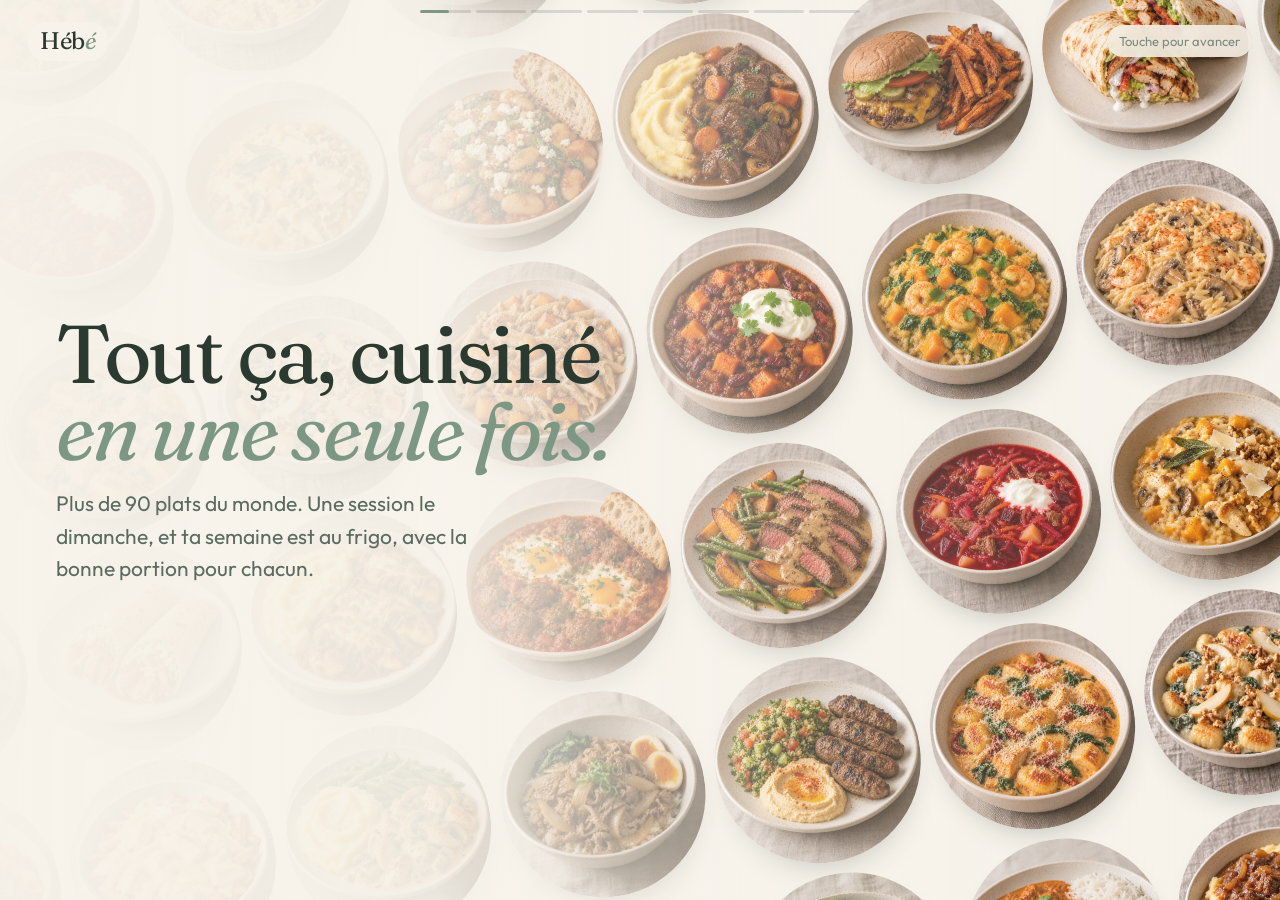
==== commit 22c404ad: "v296 : présentation plus vivante, sans la scène des deux assiettes Co-Authored-By: Claude Opus 5.5 <" ====
--- a/index.html
+++ b/index.html
@@ -29,16 +29,19 @@
 body{color:var(--text);font:400 17px/1.55 var(--sans);-webkit-font-smoothing:antialiased;-webkit-tap-highlight-color:transparent;user-select:none}
 img{display:block;max-width:100%}
 em{font-style:italic;color:var(--sage)}
-.k{font:600 15px var(--sans);color:var(--honey-d)}
+.k{display:inline-block;font:600 13.5px var(--sans);color:#6B4A1E;background:var(--honey-t);padding:5px 12px;border-radius:14px;box-shadow:inset 0 0 0 1px rgba(224,169,94,.45)}
 h1,h2{font-weight:400;font-family:var(--serif);letter-spacing:-.035em}
 
 /* ── le film ── */
 .show{position:fixed;inset:0;overflow:hidden}
-.scene{position:absolute;inset:0;opacity:0;visibility:hidden;transition:opacity .9s ease,visibility 0s .9s}
-.scene.on{opacity:1;visibility:visible;transition:opacity .9s ease,visibility 0s}
+.scene{position:absolute;inset:0;opacity:0;visibility:hidden;transform:scale(1.04);transition:opacity .6s ease,transform .8s cubic-bezier(.2,.8,.2,1),visibility 0s .8s}
+.scene.on{opacity:1;visibility:visible;transform:none;transition:opacity .6s ease,transform .8s cubic-bezier(.2,.8,.2,1),visibility 0s}
+.w{display:inline-block;opacity:0;transform:translateY(.55em) rotate(4deg);transition:opacity .5s ease,transform .7s cubic-bezier(.3,1.5,.4,1);transition-delay:calc(.15s + var(--i) * 70ms)}
+.scene.on .w{opacity:1;transform:none}
+h1.in,h2.in{opacity:1!important;transform:none!important}
 .bars{position:fixed;z-index:30;left:16px;right:16px;top:calc(10px + env(safe-area-inset-top));display:flex;gap:5px}
 .bars span{flex:1;height:3px;border-radius:2px;background:rgba(42,58,48,.15);overflow:hidden}
-.bars i{display:block;height:100%;width:0;background:var(--text);border-radius:2px}
+.bars i{display:block;height:100%;width:0;background:var(--sage);border-radius:2px}
 .word{position:fixed;z-index:30;left:14px;top:calc(22px + env(safe-area-inset-top));font:400 24px var(--serif);letter-spacing:-.02em;padding:4px 12px 6px;border-radius:18px;background:rgba(247,243,235,.86);-webkit-backdrop-filter:blur(8px);backdrop-filter:blur(8px)}
 .word i{color:var(--sage)}
 .hint{position:fixed;z-index:30;right:14px;top:calc(25px + env(safe-area-inset-top));font-size:13px;color:var(--muted);transition:opacity .4s;padding:6px 12px;border-radius:16px;background:rgba(247,243,235,.86);-webkit-backdrop-filter:blur(8px);backdrop-filter:blur(8px)}
@@ -60,13 +63,28 @@
 .s1 p{color:var(--text-2);font-size:clamp(17px,4.4vw,21px);max-width:30ch;margin-top:18px}
 
 /* ── scènes « écran de l'app » ── */
-.ph-s{background:var(--bg)}
-.ph-s.alt{background:var(--beige)}
+.ph-s{background:radial-gradient(60% 45% at 85% 80%,rgba(224,169,94,.20),transparent 70%),radial-gradient(50% 40% at 10% 15%,rgba(124,152,133,.16),transparent 70%),var(--bg)}
+.ph-s.alt{background:radial-gradient(60% 45% at 85% 80%,rgba(124,152,133,.22),transparent 70%),radial-gradient(50% 40% at 10% 15%,rgba(217,142,107,.16),transparent 70%),var(--beige)}
 .ph-txt{position:absolute;left:22px;right:22px;top:calc(74px + env(safe-area-inset-top));z-index:2}
 .ph-txt h2{font-size:clamp(34px,9vw,60px);line-height:1;margin-top:8px;max-width:13ch}
 .ph-txt p{color:var(--text-2);max-width:34ch;margin-top:12px;font-size:16.5px}
-.phone{position:absolute;left:50%;top:calc(var(--top,43%));width:min(300px,72vw);margin-left:calc(min(300px,72vw) / -2);border-radius:48px;background:#26332B;padding:9px;box-shadow:0 50px 80px -40px rgba(42,58,48,.55),inset 0 0 0 1.5px #3A4A40;transform:translateY(60px);opacity:0;transition:transform 1s cubic-bezier(.2,.8,.2,1) .3s,opacity .6s .3s}
-.scene.on .phone{transform:none;opacity:1}
+.rig{position:absolute;left:50%;top:43%;width:min(300px,72vw);margin-left:calc(min(300px,72vw) / -2)}
+.phone{position:relative;width:100%;border-radius:48px;background:#26332B;padding:9px;box-shadow:0 50px 80px -40px rgba(42,58,48,.55),inset 0 0 0 1.5px #3A4A40;transform:translateY(80px) rotate(-6deg);opacity:0;transition:transform 1.1s cubic-bezier(.3,1.45,.4,1) .25s,opacity .5s .25s}
+.scene.on .phone{transform:rotate(-2deg);opacity:1}
+@media (prefers-reduced-motion:no-preference){.scene.on .phone{animation:bob 6s ease-in-out 1.4s infinite}@keyframes bob{0%,100%{translate:0 0}50%{translate:0 -8px}}}
+.orb{position:absolute;z-index:-1;width:150%;aspect-ratio:1;left:10%;top:34%;border-radius:50%;overflow:hidden;box-shadow:0 40px 70px -30px rgba(90,70,40,.45);opacity:0;transform:scale(.6) rotate(-40deg);transition:transform 1.4s cubic-bezier(.2,.9,.2,1) .1s,opacity .6s .1s}
+.orb img{width:100%;height:100%;object-fit:cover}
+.scene.on .orb{opacity:1;transform:none}
+@media (prefers-reduced-motion:no-preference){.scene.on .orb img{animation:spin 60s linear infinite}@keyframes spin{to{transform:rotate(360deg)}}}
+.blob{position:absolute;z-index:-2;border-radius:50%;filter:blur(2px);opacity:.9}
+.stk{position:absolute;z-index:5;display:flex;flex-direction:column;padding:10px 15px 11px;border-radius:20px;background:#fff;color:var(--text);box-shadow:0 18px 30px -14px rgba(42,58,48,.45);white-space:nowrap;opacity:0;transform:scale(.4) rotate(var(--r,-6deg));transition:opacity .3s,transform .55s cubic-bezier(.3,1.6,.4,1)}
+.stk b{font:400 clamp(20px,5vw,30px)/1 var(--serif);letter-spacing:-.02em}
+.stk span{font:600 12px/1.2 var(--sans);color:var(--muted);margin-top:4px}
+.stk.honey{background:var(--honey);color:#3B2A12}.stk.honey span{color:#6B4A1E}
+.stk.sage{background:var(--sage);color:#fff}.stk.sage span{color:#E6EFE7}
+.stk.on{opacity:1;transform:rotate(var(--r,-6deg))}
+.stk.a{left:-30%;top:14%;--r:-7deg}.stk.b{right:-28%;top:52%;--r:5deg}
+@media (max-width:899px){.orb{width:130%;left:22%;top:30%}.stk.a{left:-14%;top:5%}.stk.b{right:-12%;top:42%}.stk{padding:8px 12px 9px;border-radius:16px}.stk span{font-size:11px}}
 .screen{position:relative;width:100%;aspect-ratio:390/844;height:auto;border-radius:39px;overflow:hidden;background:#F4F6F1}
 .screen img{position:absolute;inset:0;width:100%;height:100%;object-fit:cover;object-position:top;opacity:0;transition:opacity .7s ease}
 .screen img.on,.screen>img:only-of-type{opacity:1}
@@ -104,8 +122,8 @@
 .ring{position:absolute;left:50%;width:min(250px,64vw);aspect-ratio:1;transform:translateX(-50%);border-radius:50%;display:flex;flex-direction:column;align-items:center;justify-content:center;padding:0 30px;transition:transform 1.6s cubic-bezier(.2,.8,.2,1) 1s}
 .ring b{font:400 19px/1.15 var(--serif)}
 .ring span{font-size:13.5px;line-height:1.38;color:var(--text-2);margin-top:6px}
-.r1{top:0;background:rgba(224,169,94,.22);box-shadow:inset 0 0 0 1.5px rgba(224,169,94,.55);padding-bottom:80px}
-.r2{bottom:0;background:rgba(124,152,133,.22);box-shadow:inset 0 0 0 1.5px rgba(124,152,133,.55);padding-top:80px}
+.r1{top:0;background:rgba(224,169,94,.38);box-shadow:inset 0 0 0 2px rgba(224,169,94,.8);padding-bottom:80px}
+.r2{bottom:0;background:rgba(124,152,133,.34);box-shadow:inset 0 0 0 2px rgba(124,152,133,.8);padding-top:80px}
 .core{position:absolute;left:50%;top:50%;width:120px;height:120px;margin:-60px 0 0 -60px;border-radius:50%;box-shadow:0 22px 40px -18px rgba(90,70,40,.55),0 0 0 6px var(--beige);transition:transform .9s 2.2s cubic-bezier(.2,.8,.2,1.3),opacity .6s 2.2s}
 .core img{width:100%;height:100%;border-radius:50%;object-fit:cover}
 .cw{position:absolute;left:50%;bottom:-14px;transform:translateX(-50%);padding:5px 14px;border-radius:16px;background:#fff;font:400 20px/1 var(--serif);letter-spacing:-.02em;box-shadow:0 8px 18px -8px rgba(90,70,40,.4);white-space:nowrap}
@@ -138,7 +156,7 @@
   .s1 h1{font-size:clamp(56px,6.4vw,84px)}
   .ph-txt,.head{left:max(56px,calc(50% - 520px));right:auto;top:50%;transform:translateY(-50%);max-width:440px}
   .ph-txt h2{font-size:clamp(44px,4.6vw,62px)}
-  .phone{--top:50%;left:auto;right:max(120px,calc(50% - 460px));margin:0;width:min(340px,39vh);top:50%;translate:0 -50%}
+  .rig{left:auto;right:max(160px,calc(50% - 440px));margin:0;width:min(330px,38vh);top:50%;translate:0 -50%}
   .call.c-l{left:auto;right:calc(max(120px,calc(50% - 460px)) + min(340px,39vh) + 24px)}
   .call.c-r{left:auto;right:calc(max(120px,calc(50% - 460px)) + min(340px,39vh) + 24px)}
   .fine{left:auto;right:56px;max-width:520px;text-align:right}
@@ -152,12 +170,13 @@
   .core{width:150px;height:150px;margin:-75px 0 0 -75px}
 }
 @media (max-width:899px){.call{display:none!important}
-  .ph-s .phone{top:auto;bottom:calc(18px + env(safe-area-inset-bottom));width:min(66vw,calc((100svh - 310px) / 2.16));margin-left:calc(min(66vw,calc((100svh - 310px) / 2.16)) / -2);border-radius:38px;padding:7px}
+  .ph-s .rig{top:auto;bottom:calc(18px + env(safe-area-inset-bottom));width:min(60vw,calc((100svh - 320px) / 2.16));margin-left:calc(min(60vw,calc((100svh - 320px) / 2.16)) / -2)}
+  .ph-s .phone{border-radius:36px;padding:7px}
   .ph-s .screen{border-radius:31px}
   .ph-txt h2{font-size:clamp(30px,8.4vw,44px)}
   .ph-txt p{font-size:15.5px;margin-top:8px}}
 @media (max-height:720px) and (max-width:899px){.ph-txt p{display:none}.proofs{display:none}}
-@media (prefers-reduced-motion:reduce){.scene,.in,.ring,.core,.phone,.tapring,.screen img{transition:none}}
+@media (prefers-reduced-motion:reduce){.scene,.in,.ring,.core,.phone,.tapring,.screen img,.orb,.stk,.w{transition:none!important;animation:none!important}}
 </style>
 </head>
 <body>
@@ -179,39 +198,28 @@
   <!-- 2. Pour toi -->
   <section class="scene ph-s" aria-label="Calculé pour toi">
     <div class="ph-txt"><p class="k in">Pour toi</p><h2 class="in d1">Tes besoins. <em>Et ceux de chacun.</em></h2><p class="stepcap in d2" aria-live="polite"></p><div class="dots in d2"></div></div>
-    <div class="phone"><span class="notch"></span><div class="screen" data-seq='[{"img": "img/landing/you-pierre.webp", "ring": [51.03, 9.24, 42.82, 4.74], "cap": "Hébé calcule tes besoins : 2 514 kcal et 129 g de protéines par jour."}, {"img": "img/landing/you-lea.webp", "ring": null, "cap": "Et ceux de chaque personne du foyer : 1 828 kcal pour Léa."}]' aria-label="Le profil de Pierre, puis celui de Léa"><img src="img/landing/you-pierre.webp" alt="" class="on" loading="eager"><img src="img/landing/you-lea.webp" alt="" class="" loading="lazy"><span class="tapring"></span></div></div>
+    <div class="rig"><div class="orb" aria-hidden="true"><img src="img/dishes/W20.webp" alt=""></div><div class="phone"><span class="notch"></span><div class="screen" data-seq='[{"img": "img/landing/you-pierre.webp", "ring": [51.03, 9.24, 42.82, 4.74], "cap": "Hébé calcule tes besoins : 2 514 kcal et 129 g de protéines par jour."}, {"img": "img/landing/you-lea.webp", "ring": null, "cap": "Et ceux de chaque personne du foyer : 1 828 kcal pour Léa."}]' aria-label="Le profil de Pierre, puis celui de Léa"><img src="img/landing/you-pierre.webp" alt="" class="on" loading="eager"><img src="img/landing/you-lea.webp" alt="" class="" loading="lazy"><span class="tapring"></span></div></div><div class="stk honey a" data-at="0"><b>2 514 kcal</b><span>pour Pierre, chaque jour</span></div><div class="stk sage b" data-at="1"><b>1 828 kcal</b><span>pour Léa</span></div></div>
   </section>
   <!-- 3. Changer un plat -->
   <section class="scene ph-s alt" aria-label="Changer un plat">
     <div class="ph-txt"><p class="k in">Ta semaine</p><h2 class="in d1">Un plat ne te dit rien ? <em>Tu le changes.</em></h2><p class="stepcap in d2" aria-live="polite"></p><div class="dots in d2"></div></div>
-    <div class="phone"><span class="notch"></span><div class="screen" data-seq='[{"img": "img/landing/swap-detail.webp", "ring": [52.31, 70.06, 20.9, 4.13], "cap": "Un plat ne te dit rien ? Touche « Changer »."}, {"img": "img/landing/swap-choix.webp", "ring": [5.13, 56.66, 89.74, 9.48], "cap": "Hébé te propose trois plats."}, {"img": "img/landing/swap-fait.webp", "ring": null, "cap": "C&#39;est remplacé. Portions et courses suivent."}]' aria-label="Changer un plat en trois touches"><img src="img/landing/swap-detail.webp" alt="" class="on" loading="eager"><img src="img/landing/swap-choix.webp" alt="" class="" loading="lazy"><img src="img/landing/swap-fait.webp" alt="" class="" loading="lazy"><span class="tapring"></span></div></div>
-  </section>
-  <!-- 3. Deux assiettes -->
-  <section class="scene s3" data-s3 aria-label="La portion de chacun">
-    <div class="head"><p class="k in">Pour chacun sa portion</p><h2 class="in d1">Le même plat. <em>Pas la même assiette.</em></h2><p data-s3p style="opacity:0">Hébé calcule la portion de chaque personne du foyer selon son poids, son activité et son objectif. Au gramme près.</p></div>
-    <div class="db" data-db1><img src="img/dishes/W107.webp" alt="Carbonade flamande, portion de Lui"></div>
-    <div class="db" data-db2><img src="img/dishes/W107.webp" alt="Carbonade flamande, portion d'Elle"></div>
-    <div class="lab" data-lb1><b>Lui</b><span>82 kg, garde son poids</span><span class="kc">1 010 kcal</span><span class="g">233 g de bœuf<br>400 g de pommes de terre</span></div>
-    <div class="lab" data-lb2><b>Elle</b><span>60 kg, garde son poids</span><span class="kc">755 kcal</span><span class="g">142 g de bœuf<br>300 g de pommes de terre</span></div>
-    <p class="fine" data-fine>Carbonade flamande, portions calculées par Hébé pour un couple actif de 28 ans. Grammes crus.</p>
-  </section>
-
+    <div class="rig"><div class="orb" aria-hidden="true"><img src="img/dishes/W14.webp" alt=""></div><div class="phone"><span class="notch"></span><div class="screen" data-seq='[{"img": "img/landing/swap-detail.webp", "ring": [52.31, 70.06, 20.9, 4.13], "cap": "Un plat ne te dit rien ? Touche « Changer »."}, {"img": "img/landing/swap-choix.webp", "ring": [5.13, 56.66, 89.74, 9.48], "cap": "Hébé te propose trois plats."}, {"img": "img/landing/swap-fait.webp", "ring": null, "cap": "C&#39;est remplacé. Portions et courses suivent."}]' aria-label="Changer un plat en trois touches"><img src="img/landing/swap-detail.webp" alt="" class="on" loading="eager"><img src="img/landing/swap-choix.webp" alt="" class="" loading="lazy"><img src="img/landing/swap-fait.webp" alt="" class="" loading="lazy"><span class="tapring"></span></div></div><div class="stk a" data-at="1"><b>3 idées</b><span>au choix, de saison</span></div><div class="stk honey b" data-at="2"><b>Recalculé</b><span>portions et courses</span></div></div>
+  </section>
   <!-- 4. Cuisiner -->
   <section class="scene ph-s alt" aria-label="Une session guidée">
     <div class="ph-txt"><p class="k in">Le dimanche</p><h2 class="in d1">Une session, <em>étape par étape.</em></h2><p class="in d2">Tout est dans le bon ordre : ce qui cuit seul pendant que tu prépares la suite, puis la mise en boîtes. Moins de 2 h pour 20 boîtes.</p></div>
-    <div class="phone" style="--top:43%"><span class="notch"></span><div class="screen"><img src="img/landing/cook.webp" alt="L'écran Cuisiner de Hébé"></div></div>
-    
+    <div class="rig"><div class="orb" aria-hidden="true"><img src="img/dishes/W84.webp" alt=""></div><div class="phone"><span class="notch"></span><div class="screen"><img src="img/landing/cook.webp" alt="L'écran Cuisiner de Hébé"></div></div><div class="stk honey a" data-at="0" style="--d:1.2s"><b>&lt; 2 h</b><span>de cuisine le dimanche</span></div><div class="stk sage b" data-at="0" style="--d:2.2s"><b>20 boîtes</b><span>pour deux, toute la semaine</span></div></div>
   </section>
 
   <!-- Courses -->
   <section class="scene ph-s alt" aria-label="Les courses">
     <div class="ph-txt"><p class="k in">Les courses</p><h2 class="in d1">Tu coches, <em>c'est rangé.</em></h2><p class="stepcap in d2" aria-live="polite"></p><div class="dots in d2"></div></div>
-    <div class="phone"><span class="notch"></span><div class="screen" data-seq='[{"img": "img/landing/shop-liste.webp", "ring": [9.23, 24.25, 81.54, 8.13], "cap": "Ta liste, rangée par rayon, au format du magasin."}, {"img": "img/landing/shop-coche.webp", "ring": null, "cap": "Tu coches, c&#39;est barré. Le compteur avance."}]' aria-label="La liste de courses"><img src="img/landing/shop-liste.webp" alt="" class="on" loading="eager"><img src="img/landing/shop-coche.webp" alt="" class="" loading="lazy"><span class="tapring"></span></div></div>
+    <div class="rig"><div class="orb" aria-hidden="true"><img src="img/dishes/W22.webp" alt=""></div><div class="phone"><span class="notch"></span><div class="screen" data-seq='[{"img": "img/landing/shop-liste.webp", "ring": [9.23, 24.25, 81.54, 8.13], "cap": "Ta liste, rangée par rayon, au format du magasin."}, {"img": "img/landing/shop-coche.webp", "ring": null, "cap": "Tu coches, c&#39;est barré. Le compteur avance."}]' aria-label="La liste de courses"><img src="img/landing/shop-liste.webp" alt="" class="on" loading="eager"><img src="img/landing/shop-coche.webp" alt="" class="" loading="lazy"><span class="tapring"></span></div></div><div class="stk a" data-at="0"><b>Par rayon</b><span>au format du magasin</span></div><div class="stk sage b" data-at="1"><b>3 / 45</b><span>déjà dans le panier</span></div></div>
   </section>
   <!-- Suivi -->
   <section class="scene ph-s" aria-label="Tes progrès">
     <div class="ph-txt"><p class="k in">Tes progrès</p><h2 class="in d1">Tu te pèses, <em>elle s'ajuste.</em></h2><p class="stepcap in d2" aria-live="polite"></p><div class="dots in d2"></div></div>
-    <div class="phone"><span class="notch"></span><div class="screen" data-seq='[{"img": "img/landing/weight-avant.webp", "ring": [8.72, 46.6, 12.31, 5.69], "cap": "Ta pesée du matin."}, {"img": "img/landing/weight-ajuste.webp", "ring": [5.13, 56.14, 89.74, 5.98], "cap": "Tu ajustes, puis tu enregistres."}, {"img": "img/landing/weight-fait.webp", "ring": null, "cap": "Hébé recale ton objectif."}]' aria-label="La pesée"><img src="img/landing/weight-avant.webp" alt="" class="on" loading="eager"><img src="img/landing/weight-ajuste.webp" alt="" class="" loading="lazy"><img src="img/landing/weight-fait.webp" alt="" class="" loading="lazy"><span class="tapring"></span></div></div>
+    <div class="rig"><div class="orb" aria-hidden="true"><img src="img/dishes/W25.webp" alt=""></div><div class="phone"><span class="notch"></span><div class="screen" data-seq='[{"img": "img/landing/weight-avant.webp", "ring": [8.72, 46.6, 12.31, 5.69], "cap": "Ta pesée du matin."}, {"img": "img/landing/weight-ajuste.webp", "ring": [5.13, 56.14, 89.74, 5.98], "cap": "Tu ajustes, puis tu enregistres."}, {"img": "img/landing/weight-fait.webp", "ring": null, "cap": "Hébé recale ton objectif."}]' aria-label="La pesée"><img src="img/landing/weight-avant.webp" alt="" class="on" loading="eager"><img src="img/landing/weight-ajuste.webp" alt="" class="" loading="lazy"><img src="img/landing/weight-fait.webp" alt="" class="" loading="lazy"><span class="tapring"></span></div></div><div class="stk a" data-at="1"><b>−0,3 kg</b><span>pesée du matin</span></div><div class="stk honey b" data-at="2"><b>Objectif</b><span>recalé tout seul</span></div></div>
   </section>
   <!-- 7. Pourquoi Hébé -->
   <section class="scene s7" aria-label="Pourquoi Hébé">
@@ -251,25 +259,14 @@
     w.innerHTML=html;
   });
 
-  // assiettes qui se dédoublent
-  var s3=document.querySelector('[data-s3]'),b1=s3.querySelector('[data-db1]'),b2=s3.querySelector('[data-db2]'),l1=s3.querySelector('[data-lb1]'),l2=s3.querySelector('[data-lb2]'),p3=s3.querySelector('[data-s3p]'),fine=s3.querySelector('[data-fine]');
-  function drawDuo(t){
-    var W=innerWidth,H=innerHeight,desk=W>=900;t=ease(t);
-    var big=desk?Math.min(300,H*.38):Math.min(W*.44,H*.22);
-    var cx=desk?W*.7:W/2,cy=desk?H*.42:H*.6,spread=desk?big*.72:W*.25;
-    var s1=big*(1.5-.5*t),s2=s1*(1-.22*t),x1=cx-spread*t,x2=cx+spread*t,base=cy+s1/2;
-    b1.style.width=b1.style.height=s1+'px';b1.style.transform='translate('+(x1-s1/2)+'px,'+(base-s1)+'px)';
-    b2.style.width=b2.style.height=s2+'px';b2.style.transform='translate('+(x2-s2/2)+'px,'+(base-s2)+'px)';
-    l1.style.left=x1+'px';l1.style.top=(base+14)+'px';l2.style.left=x2+'px';l2.style.top=(base+14)+'px';
-    var o=clamp((t-.7)/.3);l1.style.opacity=l2.style.opacity=fine.style.opacity=o;p3.style.opacity=clamp((t-.35)/.4);
-    p3.style.display=(!desk&&H<760)?'none':'';
-  }
-
+  // titres découpés en mots (arrivée mot à mot)
+  document.querySelectorAll('.scene h1, .scene h2').forEach(function(h){var n=0;(function walk(el){[].slice.call(el.childNodes).forEach(function(c){if(c.nodeType===3){var f=document.createDocumentFragment();c.textContent.split(/(\s+)/).forEach(function(t){if(!t)return;if(/^\s+$/.test(t)){f.appendChild(document.createTextNode(t));return}var sp=document.createElement('span');sp.className='w';sp.style.setProperty('--i',n++);sp.textContent=t;f.appendChild(sp)});c.replaceWith(f)}else if(c.nodeType===1)walk(c)})})(h)});
+  function stickers(sc,k){sc.querySelectorAll('.stk').forEach(function(st){var at=+st.dataset.at;if(at===k){var d=parseFloat(getComputedStyle(st).getPropertyValue('--d'))||1.6;timers.push(setTimeout(function(){st.classList.add('on')},reduce?0:d*1000))}else if(at>k)st.classList.remove('on')})}
   // séquences d'écrans : on montre l'endroit touché, puis l'écran suivant
   var STEP=2900;
-  function runSeq(sc){var scr=sc.querySelector('[data-seq]');if(!scr)return 0;var steps=JSON.parse(scr.dataset.seq),imgs=scr.querySelectorAll('img'),ring=scr.querySelector('.tapring'),cap=sc.querySelector('.stepcap'),dots=sc.querySelector('.dots');
+  function runSeq(sc){sc.querySelectorAll('.stk').forEach(function(st){st.classList.remove('on')});var scr=sc.querySelector('[data-seq]');if(!scr){stickers(sc,0);return 0}var steps=JSON.parse(scr.dataset.seq),imgs=scr.querySelectorAll('img'),ring=scr.querySelector('.tapring'),cap=sc.querySelector('.stepcap'),dots=sc.querySelector('.dots');
     dots.innerHTML=steps.map(function(){return '<i></i>'}).join('');var di=dots.querySelectorAll('i');
-    function show(k){imgs.forEach(function(im,j){im.classList.toggle('on',j===k)});di.forEach(function(d,j){d.classList.toggle('on',j<=k)});cap.style.opacity=0;
+    function show(k){stickers(sc,k);imgs.forEach(function(im,j){im.classList.toggle('on',j===k)});di.forEach(function(d,j){d.classList.toggle('on',j<=k)});cap.style.opacity=0;
       timers.push(setTimeout(function(){cap.textContent=steps[k].cap;cap.style.opacity=1},150));ring.classList.remove('on');
       var r=steps[k].ring;if(r){ring.style.left=r[0]+'%';ring.style.top=r[1]+'%';ring.style.width=r[2]+'%';ring.style.height=r[3]+'%';timers.push(setTimeout(function(){ring.classList.add('on')},reduce?0:1100))}
       if(k<steps.length-1)timers.push(setTimeout(function(){show(k+1)},STEP))}
@@ -285,7 +282,6 @@
     cur=i;scenes.forEach(function(s,k){s.classList.toggle('on',k===i)});
     fills.forEach(function(f,k){f.style.width=k<i?'100%':'0'});
     hint.style.opacity=i===scenes.length-1?0:1;
-    if(scenes[i]===s3){drawDuo(0);timers.push(setTimeout(function(){anim(3200,drawDuo)},1600))}
     runSeq(scenes[i]);
     var start=performance.now();cancelAnimationFrame(raf);
     if(DUR[i])(function tick(now){var p=clamp((now-start)/DUR[i]);fills[i].style.width=(p*100)+'%';if(p<1)raf=requestAnimationFrame(tick);else enter(i+1)})(start);
@@ -294,7 +290,6 @@
   document.querySelector('[data-show]').addEventListener('click',function(e){if(e.target.closest('a,button'))return;if(cur<scenes.length-1)enter(cur+1)});
   addEventListener('keydown',function(e){if((e.key==='ArrowRight'||e.key===' ')&&cur<scenes.length-1){e.preventDefault();enter(cur+1)}if(e.key==='ArrowLeft'&&cur>0)enter(cur-1)});
   document.querySelector('[data-again]').addEventListener('click',function(){enter(0)});
-  addEventListener('resize',function(){if(scenes[cur]===s3)drawDuo(1)});
   enter(0);
 })();
 </script>
